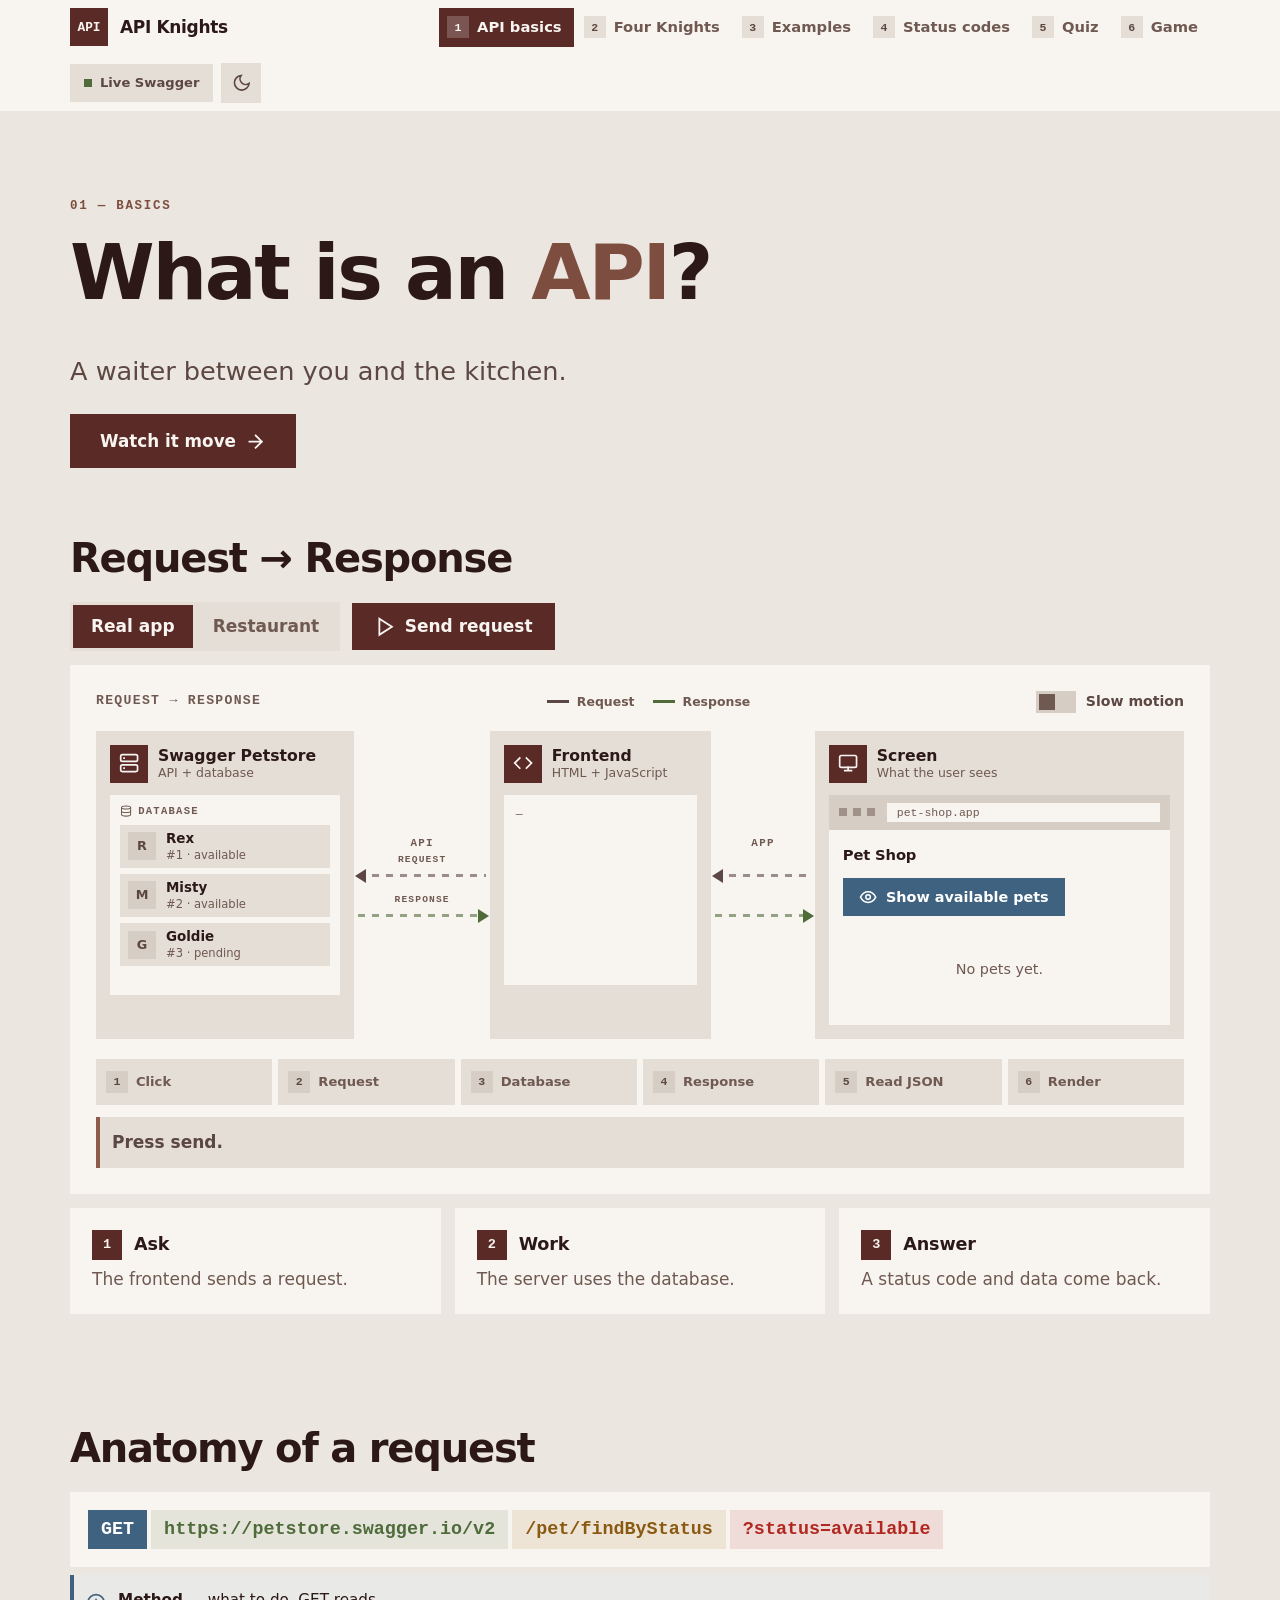
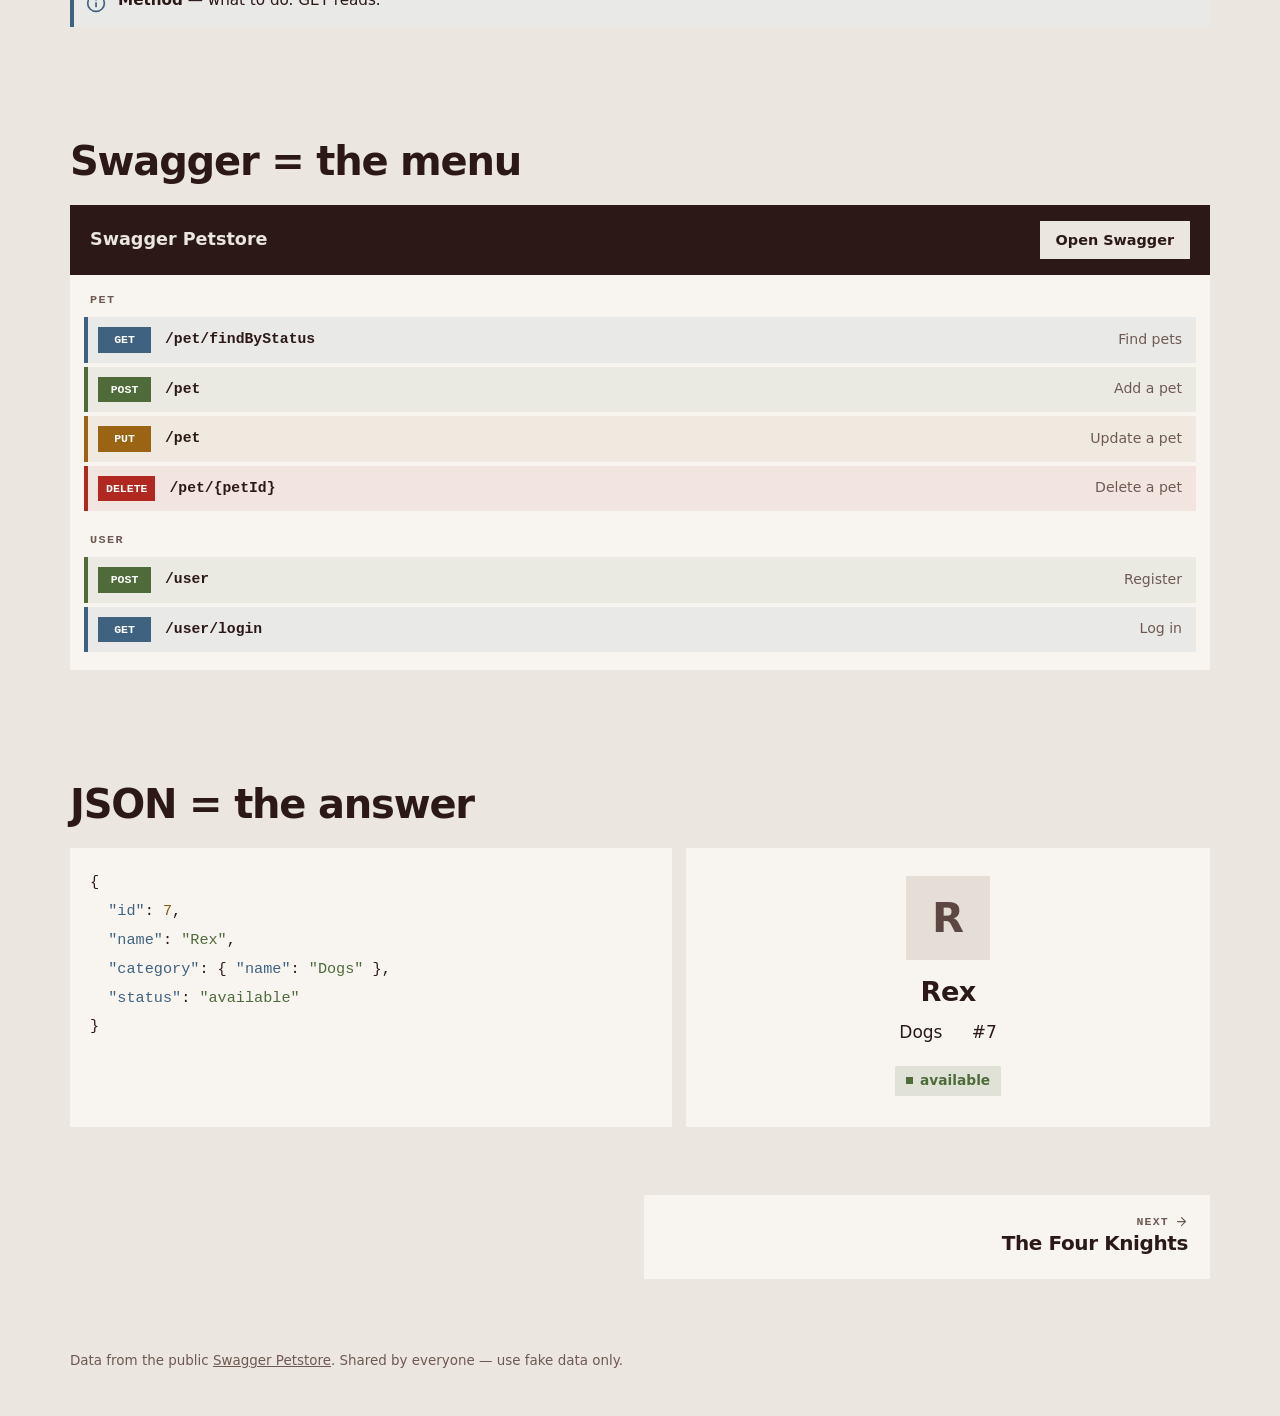
==== index.html @ a02f02ee "API Knights: animated guide to how APIs work Flat, sharp, minimal lecture site with six lessons (bas" ====
<!doctype html>
<html lang="en">
<head>
  <meta charset="utf-8">
  <meta name="viewport" content="width=device-width, initial-scale=1">
  <title>What is an API? · API Knights</title>
  <meta name="description" content="A visual, animated guide to how APIs work.">
  <link rel="icon" href="data:image/svg+xml,%3Csvg xmlns='http://www.w3.org/2000/svg' viewBox='0 0 32 32'%3E%3Crect width='32' height='32' fill='%235a2a27'/%3E%3Ctext x='16' y='21' font-family='monospace' font-weight='700' font-size='11' text-anchor='middle' fill='%23f8f5f1'%3EAPI%3C/text%3E%3C/svg%3E">
  <link rel="stylesheet" href="css/styles.css">
  <script>try{var t=JSON.parse(localStorage.getItem('apik.theme'));if(t)document.documentElement.dataset.theme=t}catch(e){}</script>
  <script defer src="js/common.js"></script>
  <script defer src="js/api.js"></script>
  <script defer src="js/ui.js"></script>
  <script defer src="js/scheme.js"></script>
  <script defer src="js/home.js"></script>
</head>
<body data-page="home">
<main id="main" class="wrap">

  <section class="hero">
    <span class="eyebrow">01 — Basics</span>
    <h1>What is an <span class="dim">API</span>?</h1>
    <p class="lead">A waiter between you and the kitchen.</p>
    <div class="hero-cta">
      <a class="btn btn--primary btn--lg" href="#try">Watch it move <svg class="ico" aria-hidden="true"><use href="#i-arrow-right"></use></svg></a>
    </div>
  </section>

  <section class="block" id="try" aria-labelledby="try-h">
    <div class="block-head"><h2 id="try-h">Request → Response</h2></div>
    <div style="display:flex;gap:12px;align-items:center;flex-wrap:wrap;margin-bottom:14px">
      <div class="seg" role="group" aria-label="View">
        <button type="button" data-view="real" aria-pressed="true">Real app</button>
        <button type="button" data-view="food" aria-pressed="false">Restaurant</button>
      </div>
      <button type="button" class="btn btn--primary" id="play"><svg class="ico" aria-hidden="true"><use href="#i-play"></use></svg> <span>Send request</span></button>
    </div>
    <div id="scheme"></div>
    <div class="grid cols-3" style="margin-top:14px">
      <div class="card reveal"><h3><span class="badge-n">1</span> Ask</h3><p class="muted">The frontend sends a request.</p></div>
      <div class="card reveal"><h3><span class="badge-n">2</span> Work</h3><p class="muted">The server uses the database.</p></div>
      <div class="card reveal"><h3><span class="badge-n">3</span> Answer</h3><p class="muted">A status code and data come back.</p></div>
    </div>
  </section>

  <section class="block reveal" aria-labelledby="anat-h">
    <div class="block-head"><h2 id="anat-h">Anatomy of a request</h2></div>
    <div class="anatomy" id="anatomy" role="group" aria-label="Parts of a request">
      <button type="button" class="m-get" data-k="method" aria-pressed="true">GET</button>
      <button type="button" class="m-post" data-k="base" aria-pressed="false">https://petstore.swagger.io/v2</button>
      <button type="button" class="m-put" data-k="path" aria-pressed="false">/pet/findByStatus</button>
      <button type="button" class="m-delete" data-k="query" aria-pressed="false">?status=available</button>
    </div>
    <div class="note anatomy-note m-get" id="anatomyNote" aria-live="polite"><svg class="ico" aria-hidden="true"><use href="#i-info"></use></svg><p></p></div>
  </section>

  <section class="block reveal" aria-labelledby="sw-h">
    <div class="block-head"><h2 id="sw-h">Swagger = the menu</h2></div>
    <div class="swagger">
      <div class="swagger-head"><b>Swagger Petstore</b>
        <a class="btn btn--sm" href="https://petstore.swagger.io/" target="_blank" rel="noopener">Open Swagger</a></div>
      <div class="sw-group">pet</div>
      <a class="sw-op m-get" href="knights.html#GET"><span class="mbadge">GET</span><code>/pet/findByStatus</code><span class="d">Find pets</span></a>
      <a class="sw-op m-post" href="knights.html#POST"><span class="mbadge">POST</span><code>/pet</code><span class="d">Add a pet</span></a>
      <a class="sw-op m-put" href="knights.html#PUT"><span class="mbadge">PUT</span><code>/pet</code><span class="d">Update a pet</span></a>
      <a class="sw-op m-delete" href="knights.html#DELETE"><span class="mbadge">DELETE</span><code>/pet/{petId}</code><span class="d">Delete a pet</span></a>
      <div class="sw-group">user</div>
      <a class="sw-op m-post" href="examples.html#register"><span class="mbadge">POST</span><code>/user</code><span class="d">Register</span></a>
      <a class="sw-op m-get" href="examples.html#login"><span class="mbadge">GET</span><code>/user/login</code><span class="d">Log in</span></a>
    </div>
  </section>

  <section class="block reveal" aria-labelledby="json-h">
    <div class="block-head"><h2 id="json-h">JSON = the answer</h2></div>
    <div class="json-map" id="jsonmap">
      <pre aria-label="Example JSON"><span class="ln" tabindex="0" data-k="open">{</span><span class="ln" tabindex="0" data-k="id">  <span class="j-key">"id"</span>: <span class="j-num">7</span>,</span><span class="ln" tabindex="0" data-k="name">  <span class="j-key">"name"</span>: <span class="j-str">"Rex"</span>,</span><span class="ln" tabindex="0" data-k="category">  <span class="j-key">"category"</span>: { <span class="j-key">"name"</span>: <span class="j-str">"Dogs"</span> },</span><span class="ln" tabindex="0" data-k="status">  <span class="j-key">"status"</span>: <span class="j-str">"available"</span></span><span class="ln" tabindex="0" data-k="close">}</span></pre>
      <div class="view" aria-label="How the frontend shows it">
        <span class="tile" aria-hidden="true">R</span>
        <h3><span class="part" data-k="name">Rex</span></h3>
        <div><span class="part" data-k="category">Dogs</span> <span class="part" data-k="id">#7</span></div>
        <div style="margin-top:8px"><span class="part" data-k="status"><span class="spill m-post">available</span></span></div>
      </div>
    </div>
  </section>
</main>
</body>
</html>
---- css/styles.css ----
/* ==========================================================================
   API Knights — flat, sharp, minimal. Made for presenting.
   No borders, no rounded corners. Colour only where it carries meaning
   (the four methods and the status-code families). Palette: silver, taupe,
   mauve bark, terracotta clay, espresso.
   ========================================================================== */

/* ---------- Tokens ---------- */
/* Brand palette: silver, taupe, mauve bark, terracotta clay, espresso.
   Everything below is built from these five. Only the method and status
   colours step outside, because "delete" must not look like "get". */
:root {
  color-scheme: light;
  --silver: #c4bbaf;
  --taupe: #a5978b;
  --mauve-bark: #5c4742;
  --terracotta-clay: #8d5b4c;
  --espresso: #5a2a27;

  --bg: #ebe6df;
  --surface: #f8f5f1;
  --surface-2: #e4ded6;
  --surface-3: #d6cec4;
  --ink: #2c1917;
  --ink-2: var(--mauve-bark);
  --ink-3: #6f5951;
  --line: var(--silver);
  --brand: var(--espresso);
  --on-brand: #f8f5f1;
  --accent: var(--terracotta-clay);
  --accent-ink: #7d4d3f;

  --get: #3f6280;    --get-ink: #3f6280;
  --post: #4f6b3a;   --post-ink: #4f6b3a;
  --put: #9a6414;    --put-ink: #8a5a12;
  --delete: #b0281f; --delete-ink: #b0281f;

  --s0: #6b5a55; --s0-ink: #6b5a55;
  --s1: #5f6b7a; --s1-ink: #55616f;
  --s2: #4f6b3a; --s2-ink: #4f6b3a;
  --s3: #2f6f6a; --s3-ink: #2f6f6a;
  --s4: #b4521f; --s4-ink: #b4521f;
  --s5: #a8231f; --s5-ink: #a8231f;

  --shadow: 0 12px 32px rgba(44, 25, 23, .14);
  --font: "Segoe UI Variable Text", "Segoe UI", system-ui, -apple-system, Roboto, "Helvetica Neue", Arial, sans-serif;
  --mono: ui-monospace, "Cascadia Code", "SF Mono", Consolas, "Liberation Mono", monospace;
}
:root[data-theme="dark"] {
  color-scheme: dark;
  --bg: #1b1211; --surface: #251a18; --surface-2: #30231f; --surface-3: #3f2e29;
  --ink: #f1ebe4; --ink-2: var(--silver); --ink-3: var(--taupe); --line: var(--mauve-bark);
  --brand: var(--silver); --on-brand: #231512;
  --accent: #b3735f; --accent-ink: #d9a08f;
  --get-ink: #8fb1cf; --post-ink: #9bc27a; --put-ink: #e0a94f; --delete-ink: #f08a7c;
  --s0-ink: #c4bbaf; --s1-ink: #9fb0c4; --s2-ink: #9bc27a; --s3-ink: #6fc0b8; --s4-ink: #f0a06a; --s5-ink: #f08a7c;
  --shadow: 0 12px 32px rgba(0, 0, 0, .5);
}
@media (prefers-color-scheme: dark) {
  :root:not([data-theme="light"]) {
    color-scheme: dark;
    --bg: #1b1211; --surface: #251a18; --surface-2: #30231f; --surface-3: #3f2e29;
    --ink: #f1ebe4; --ink-2: var(--silver); --ink-3: var(--taupe); --line: var(--mauve-bark);
    --brand: var(--silver); --on-brand: #231512;
    --accent: #b3735f; --accent-ink: #d9a08f;
    --get-ink: #8fb1cf; --post-ink: #9bc27a; --put-ink: #e0a94f; --delete-ink: #f08a7c;
    --s0-ink: #c4bbaf; --s1-ink: #9fb0c4; --s2-ink: #9bc27a; --s3-ink: #6fc0b8; --s4-ink: #f0a06a; --s5-ink: #f08a7c;
    --shadow: 0 12px 32px rgba(0, 0, 0, .5);
  }
}

/* Colour hooks: .m-get etc. set --c (fill) and --c-ink (text on a surface) */
.m-get { --c: var(--get); --c-ink: var(--get-ink); }
.m-post { --c: var(--post); --c-ink: var(--post-ink); }
.m-put { --c: var(--put); --c-ink: var(--put-ink); }
.m-delete { --c: var(--delete); --c-ink: var(--delete-ink); }
.s0 { --c: var(--s0); --c-ink: var(--s0-ink); }
.s1 { --c: var(--s1); --c-ink: var(--s1-ink); }
.s2 { --c: var(--s2); --c-ink: var(--s2-ink); }
.s3 { --c: var(--s3); --c-ink: var(--s3-ink); }
.s4 { --c: var(--s4); --c-ink: var(--s4-ink); }
.s5 { --c: var(--s5); --c-ink: var(--s5-ink); }

/* ---------- Base ---------- */
*, *::before, *::after { box-sizing: border-box; border-radius: 0; }
html { scroll-behavior: smooth; -webkit-text-size-adjust: 100%; }
body { margin: 0; font-family: var(--font); font-size: 17px; line-height: 1.55; color: var(--ink); background: var(--bg); min-height: 100vh; overflow-x: hidden; }
h1, h2, h3, h4 { line-height: 1.1; margin: 0 0 .5em; letter-spacing: -.03em; }
h1 { font-size: clamp(2.6rem, 6.4vw, 4.8rem); font-weight: 800; }
h2 { font-size: clamp(1.7rem, 3.4vw, 2.5rem); font-weight: 800; }
h3 { font-size: 1.1rem; font-weight: 700; letter-spacing: -.01em; }
p { margin: 0 0 1em; }
a { color: inherit; }
button, input, select, textarea { font: inherit; color: inherit; }
button { cursor: pointer; border: 0; background: none; padding: 0; }
code, kbd, pre { font-family: var(--mono); }
code { font-size: .88em; background: var(--surface-3); padding: .1em .4em; }
img, svg { max-width: 100%; }
[hidden] { display: none !important; }
:focus-visible { outline: 3px solid var(--ink); outline-offset: 2px; }
.sr-only { position: absolute; width: 1px; height: 1px; overflow: hidden; clip: rect(0 0 0 0); white-space: nowrap; }
.wrap { width: 100%; max-width: 1180px; margin: 0 auto; padding: 0 20px; }
.muted { color: var(--ink-3); }
.mono { font-family: var(--mono); }
.dim { color: var(--accent-ink); }
.center { text-align: center; }
.ico { width: 1.15em; height: 1.15em; flex: none; stroke: currentColor; fill: none; stroke-width: 2; stroke-linecap: square; stroke-linejoin: miter; vertical-align: -.2em; }
.ico.fill { fill: currentColor; }
.skip { position: absolute; left: 12px; top: -60px; z-index: 100; background: var(--brand); color: var(--on-brand); padding: 10px 16px; text-decoration: none; }
.skip:focus { top: 10px; }

/* ---------- Header ---------- */
.site-header { position: sticky; top: 0; z-index: 50; background: var(--surface); }
.site-header .bar { display: flex; align-items: center; gap: 16px; min-height: 64px; flex-wrap: wrap; padding-top: 8px; padding-bottom: 8px; }
.brand { display: flex; align-items: center; gap: 12px; text-decoration: none; margin-right: auto; font-weight: 800; letter-spacing: -.02em; }
.brand-mark { width: 38px; height: 38px; display: grid; place-items: center; background: var(--brand); color: var(--on-brand); font: 800 .8rem var(--mono); letter-spacing: 0; }
.nav ol { display: flex; gap: 2px; list-style: none; margin: 0; padding: 0; }
.nav a { display: flex; align-items: center; gap: 8px; padding: 8px 12px 8px 8px; text-decoration: none; color: var(--ink-3); font-size: .92rem; font-weight: 650; white-space: nowrap; transition: background .2s, color .2s; }
.nav a:hover { background: var(--surface-2); color: var(--ink); }
.nav a[aria-current="page"] { background: var(--brand); color: var(--on-brand); }
.nav .n { width: 22px; height: 22px; display: grid; place-items: center; font: 700 .72rem var(--mono); background: var(--surface-2); color: var(--ink-2); }
.nav a[aria-current="page"] .n { background: rgba(255, 255, 255, .2); color: inherit; }
:root[data-theme="dark"] .nav a[aria-current="page"] .n { background: rgba(0, 0, 0, .15); }
@media (prefers-color-scheme: dark) { :root:not([data-theme="light"]) .nav a[aria-current="page"] .n { background: rgba(0, 0, 0, .15); } }
.nav a.done .n { background: var(--post); color: #fff; }
.tools { display: flex; align-items: center; gap: 8px; }
.mode-pill { display: inline-flex; align-items: center; gap: 8px; padding: 9px 14px; background: var(--surface-2); font-size: .82rem; font-weight: 650; color: var(--ink-2); transition: background .2s; }
.mode-pill:hover { background: var(--surface-3); }
.mode-pill i { width: 8px; height: 8px; background: var(--post); }
.mode-pill[data-state="practice"] i { background: var(--put); }
.mode-pill[data-state="fallback"] i { background: var(--delete); }
.icon-btn { width: 40px; height: 40px; display: grid; place-items: center; background: var(--surface-2); color: var(--ink-2); transition: background .2s; }
.icon-btn:hover { background: var(--surface-3); color: var(--ink); }
@media (max-width: 1120px) {
  .nav { order: 3; width: 100%; overflow-x: auto; margin: 0 -20px; padding: 0 20px 6px; scrollbar-width: thin; }
  .nav ol { width: max-content; }
}

/* ---------- Layout ---------- */
main { padding-bottom: 24px; }
.hero { padding: clamp(40px, 7vw, 88px) 0 12px; }
.hero--sm { padding-top: clamp(30px, 5vw, 56px); }
.eyebrow { display: block; font: 700 .78rem var(--mono); letter-spacing: .14em; text-transform: uppercase; color: var(--accent-ink); margin-bottom: 18px; }
.lead { font-size: clamp(1.15rem, 2.2vw, 1.6rem); color: var(--ink-2); max-width: 40rem; line-height: 1.35; }
.hero-cta { display: flex; gap: 10px; flex-wrap: wrap; margin-top: 26px; }
.block { padding: clamp(30px, 5vw, 56px) 0; }
.block-head { margin-bottom: 22px; }
.block-head p { color: var(--ink-2); margin: 0; max-width: 40rem; }
.grid { display: grid; gap: 14px; }
.cols-3 { grid-template-columns: repeat(3, 1fr); }
@media (max-width: 860px) { .cols-3 { grid-template-columns: 1fr; } }

.card { background: var(--surface); padding: 22px; }
.card h3 { display: flex; align-items: center; gap: 12px; margin-bottom: 6px; }
.card p:last-child { margin-bottom: 0; }
.badge-n { width: 30px; height: 30px; display: grid; place-items: center; background: var(--brand); color: var(--on-brand); font: 700 .85rem var(--mono); }
.note { display: flex; gap: 12px; align-items: flex-start; padding: 14px 16px; background: color-mix(in srgb, var(--c, var(--ink)) 8%, var(--surface)); box-shadow: inset 4px 0 0 var(--c, var(--ink)); font-size: .95rem; }
.note > .ico { margin-top: .22em; color: var(--c-ink, var(--ink)); font-size: 1.15em; }
.note p { margin: 0; }
.note.warn { --c: var(--put); --c-ink: var(--put-ink); }
.note.danger { --c: var(--delete); --c-ink: var(--delete-ink); }
.note.good { --c: var(--post); --c-ink: var(--post-ink); }

/* ---------- Buttons ---------- */
.btn { display: inline-flex; align-items: center; justify-content: center; gap: 9px; min-height: 46px; padding: 10px 22px; background: var(--surface-2); color: var(--ink); font-weight: 650; text-decoration: none; transition: background .2s, transform .15s; }
.btn:hover:not(:disabled) { background: var(--surface-3); transform: translateY(-1px); }
.btn:active:not(:disabled) { transform: none; }
.btn:disabled { opacity: .5; cursor: not-allowed; }
.btn--primary { background: var(--brand); color: var(--on-brand); }
.btn--primary:hover:not(:disabled) { background: var(--accent); color: var(--on-brand); }
.btn--method { background: var(--c); color: #fff; }
.btn--method:hover:not(:disabled) { background: color-mix(in srgb, var(--c) 82%, #000); }
.btn--danger { --c: var(--delete); background: var(--c); color: #fff; }
.btn--danger:hover:not(:disabled) { background: color-mix(in srgb, var(--c) 82%, #000); }
.btn--sm { min-height: 38px; padding: 6px 16px; font-size: .9rem; }
.btn--lg { min-height: 54px; padding-inline: 30px; font-size: 1.05rem; }
.btn--block { width: 100%; }
.btn .ico { font-size: 1.1em; }

.seg { display: inline-flex; gap: 2px; background: var(--surface-2); padding: 3px; flex-wrap: wrap; }
.seg button { padding: 8px 18px; font-weight: 650; color: var(--ink-3); min-height: 40px; transition: background .2s, color .2s; }
.seg button[aria-pressed="true"] { background: var(--brand); color: var(--on-brand); }
.switch { display: inline-flex; align-items: center; gap: 10px; font-size: .88rem; font-weight: 600; color: var(--ink-2); cursor: pointer; user-select: none; }
.switch input { appearance: none; width: 40px; height: 22px; background: var(--surface-3); position: relative; cursor: pointer; margin: 0; flex: none; transition: background .2s; }
.switch input::after { content: ""; position: absolute; top: 3px; left: 3px; width: 16px; height: 16px; background: var(--ink-3); transition: transform .2s, background .2s; }
.switch input:checked { background: var(--brand); }
.switch input:checked::after { transform: translateX(18px); background: var(--on-brand); }

/* ---------- Badges ---------- */
.mbadge { display: inline-block; font: 800 .72rem/1 var(--mono); color: #fff; background: var(--c); padding: 6px 9px; min-width: 3.6em; text-align: center; }
.spill { display: inline-flex; align-items: center; gap: 7px; font-weight: 750; font-size: .86rem; padding: 4px 11px; color: var(--c-ink); background: color-mix(in srgb, var(--c) 14%, var(--surface)); white-space: nowrap; }
.spill::before { content: ""; width: 7px; height: 7px; background: var(--c); }
.src { font-size: .74rem; font-weight: 700; padding: 4px 10px; background: var(--surface-3); color: var(--ink-2); }
.src.live { color: var(--post-ink); }
.src.practice { color: var(--put-ink); }
.tile { display: grid; place-items: center; background: var(--surface-3); color: var(--ink-2); font-weight: 800; flex: none; }

/* ---------- The scheme ---------- */
.scheme { --lane: 34px; background: var(--surface); padding: 26px; position: relative; }
.scheme-bar { display: flex; align-items: center; justify-content: space-between; gap: 14px; flex-wrap: wrap; margin-bottom: 18px; }
.scheme-bar h3 { margin: 0; font-size: .82rem; font-family: var(--mono); letter-spacing: .1em; text-transform: uppercase; color: var(--ink-3); }
.legend { display: flex; gap: 18px; font-size: .78rem; color: var(--ink-3); font-weight: 600; }
.legend span { display: inline-flex; align-items: center; gap: 8px; }
.legend i { width: 22px; height: 3px; background: var(--ink-2); }
.legend .res i { background: var(--post); }
.scheme-grid { display: grid; grid-template-columns: minmax(200px, 1.05fr) minmax(96px, .55fr) minmax(180px, .9fr) minmax(80px, .42fr) minmax(250px, 1.5fr); align-items: stretch; }

.node { background: var(--surface-2); padding: 14px; display: flex; flex-direction: column; gap: 12px; min-height: 270px; min-width: 0; transition: opacity .4s, transform .4s, box-shadow .4s, background .4s; }
.scheme[data-busy="true"] .node:not(.is-active) { opacity: .5; }
.node.is-active { background: var(--surface); box-shadow: var(--shadow); transform: translateY(-4px); }
.node-head { display: flex; align-items: center; gap: 10px; }
.node-ico { width: 38px; height: 38px; display: grid; place-items: center; background: var(--brand); color: var(--on-brand); flex: none; font-size: 1.1rem; }
.node-head b { display: block; line-height: 1.15; font-size: .98rem; }
.node-head small { display: block; color: var(--ink-3); font-size: .78rem; line-height: 1.25; }
.node-note { margin: 0; font-size: .8rem; color: var(--ink-3); min-height: 1.4em; font-family: var(--mono); }
.node-note.busy::after { content: ""; display: inline-block; width: 1.5em; text-align: left; animation: dots 1.2s steps(4, end) infinite; }
@keyframes dots { 0% { content: ""; } 25% { content: "."; } 50% { content: ".."; } 75%, 100% { content: "..."; } }

.db { flex: 1; background: var(--surface); padding: 10px; display: flex; flex-direction: column; gap: 6px; }
.db-title { font: 700 .66rem var(--mono); letter-spacing: .12em; text-transform: uppercase; color: var(--ink-3); display: flex; align-items: center; gap: 6px; padding-bottom: 2px; }
.db-rows { display: flex; flex-direction: column; gap: 6px; }
.db-row { display: flex; align-items: center; gap: 10px; padding: 6px 8px; background: var(--surface-2); font-size: .84rem; line-height: 1.25; transition: background .3s, box-shadow .3s; overflow: hidden; }
.db-row .tile { width: 28px; height: 28px; font-size: .8rem; }
.db-row b { display: block; font-weight: 650; overflow: hidden; text-overflow: ellipsis; white-space: nowrap; }
.db-row small { color: var(--ink-3); display: block; font-size: .72rem; }
.db-row > span:last-child { min-width: 0; }
.db-row.is-read { background: color-mix(in srgb, var(--get) 12%, var(--surface)); box-shadow: inset 4px 0 0 var(--get); }
.db-row.is-new { background: color-mix(in srgb, var(--post) 12%, var(--surface)); box-shadow: inset 4px 0 0 var(--post); animation: row-in .5s cubic-bezier(.2, .8, .2, 1); }
.db-row.is-update { background: color-mix(in srgb, var(--put) 13%, var(--surface)); box-shadow: inset 4px 0 0 var(--put); animation: flash .7s ease; }
.db-row.is-gone { background: color-mix(in srgb, var(--delete) 12%, var(--surface)); box-shadow: inset 4px 0 0 var(--delete); animation: row-out .6s .15s ease forwards; }
@keyframes row-in { from { opacity: 0; transform: translateY(-12px); max-height: 0; } to { opacity: 1; transform: none; max-height: 60px; } }
@keyframes row-out { to { opacity: 0; transform: translateX(28px); max-height: 0; padding-top: 0; padding-bottom: 0; margin-top: -6px; } }
@keyframes flash { 30% { transform: scale(1.03); } }

.mini-json { margin: 0; flex: 1; min-height: 120px; max-height: 190px; overflow: hidden; font-size: .72rem; line-height: 1.5; background: var(--surface); padding: 10px 12px; color: var(--ink-2); white-space: pre-wrap; word-break: break-word; }
.mini-json:empty::before { content: "—"; color: var(--ink-3); }
.mini-json.fresh { animation: pop .5s ease; }
@keyframes pop { from { background: color-mix(in srgb, var(--post) 20%, var(--surface)); } }

.link { display: flex; flex-direction: column; justify-content: center; gap: 6px; padding: 0 4px; position: relative; min-width: 0; }
.link-tag { align-self: center; font: 800 .68rem var(--mono); letter-spacing: .12em; text-transform: uppercase; color: var(--ink-3); margin-bottom: 4px; white-space: nowrap; }
.lane { position: relative; height: var(--lane); flex: none; --lc: var(--ink-2); }
.lane[data-dir="toScreen"] { --lc: var(--post); }
.lane::before { content: ""; position: absolute; left: 0; right: 0; top: 50%; height: 3px; margin-top: -1.5px; opacity: .6; background: repeating-linear-gradient(90deg, var(--lc) 0 7px, transparent 7px 14px); background-size: 14px 3px; animation: flow-r 1.3s linear infinite; }
.lane[data-dir="toServer"]::before { animation-name: flow-l; }
.lane::after { content: ""; position: absolute; top: 50%; width: 0; height: 0; transform: translateY(-50%); }
.lane[data-dir="toScreen"]::after { right: -3px; border-left: 11px solid var(--lc); border-top: 7px solid transparent; border-bottom: 7px solid transparent; }
.lane[data-dir="toServer"]::after { left: -3px; border-right: 11px solid var(--lc); border-top: 7px solid transparent; border-bottom: 7px solid transparent; }
.lane-name { position: absolute; top: -5px; left: 50%; transform: translateX(-50%); font: 700 .6rem var(--mono); letter-spacing: .12em; text-transform: uppercase; color: var(--ink-3); background: var(--surface); padding: 0 5px; z-index: 1; }
@keyframes flow-r { to { background-position: 14px 0; } }
@keyframes flow-l { to { background-position: -14px 0; } }
.scheme[data-busy="true"] .lane::before { opacity: 1; }

.packet { position: absolute; z-index: 6; white-space: nowrap; font: 700 .76rem/1 var(--mono); padding: 9px 12px; color: #fff; background: var(--ink); box-shadow: 0 8px 22px rgba(0, 0, 0, .25); display: flex; align-items: center; gap: 7px; pointer-events: none; will-change: transform, opacity; max-width: 220px; }
.packet[data-tone="get"] { background: var(--get); }
.packet[data-tone="post"] { background: var(--post); }
.packet[data-tone="put"] { background: var(--put); }
.packet[data-tone="delete"] { background: var(--delete); }
.packet[data-tone="neutral"] { background: var(--ink); color: var(--bg); }
.packet[data-tone="s0"] { background: var(--s0); }
.packet[data-tone="s1"] { background: var(--s1); }
.packet[data-tone="s2"] { background: var(--s2); }
.packet[data-tone="s3"] { background: var(--s3); }
.packet[data-tone="s4"] { background: var(--s4); }
.packet[data-tone="s5"] { background: var(--s5); }

.browser { flex: 1; background: var(--surface); display: flex; flex-direction: column; min-height: 0; }
.browser-bar { display: flex; align-items: center; gap: 6px; padding: 8px 10px; background: var(--surface-3); }
.browser-bar .d { width: 8px; height: 8px; background: var(--ink-3); opacity: .5; flex: none; }
.browser-url { flex: 1; min-width: 0; margin-left: 6px; font: .72rem var(--mono); background: var(--surface); padding: 3px 10px; color: var(--ink-3); overflow: hidden; text-overflow: ellipsis; white-space: nowrap; }
.screen { padding: 14px; flex: 1; overflow: auto; min-height: 170px; max-height: 360px; font-size: .92rem; }

.steps { display: grid; grid-template-columns: repeat(6, 1fr); gap: 6px; margin: 20px 0 0; padding: 0; list-style: none; counter-reset: st; }
.steps li { position: relative; padding: 11px 10px 11px 40px; background: var(--surface-2); color: var(--ink-3); font-size: .82rem; font-weight: 650; line-height: 1.25; counter-increment: st; transition: background .3s, color .3s; min-height: 46px; display: flex; align-items: center; }
.steps li::before { content: counter(st); position: absolute; left: 10px; top: 50%; transform: translateY(-50%); width: 22px; height: 22px; display: grid; place-items: center; font: 700 .72rem var(--mono); background: var(--surface-3); color: var(--ink-2); transition: background .3s, color .3s; }
.steps li.is-active { background: var(--brand); color: var(--on-brand); }
.steps li.is-active::before { background: var(--on-brand); color: var(--brand); }
.steps li.is-done { color: var(--ink-2); }
.steps li.is-done::before { content: "✓"; background: var(--post); color: #fff; }
.caption { margin: 12px 0 0; padding: 12px 16px; background: var(--surface-2); box-shadow: inset 4px 0 0 var(--accent); color: var(--ink-2); font-weight: 600; min-height: 3em; }

@media (max-width: 1100px) and (min-width: 900px) { .steps { grid-template-columns: repeat(3, 1fr); } }
@media (max-width: 899px) {
  .scheme { padding: 16px; }
  .steps { grid-template-columns: repeat(2, 1fr); }
  .scheme-grid { grid-template-columns: 1fr; }
  .node { min-height: 0; }
  .link { flex-direction: row; justify-content: center; align-items: stretch; gap: min(30vw, 150px); padding: 6px 0; }
  .link-tag { position: absolute; left: 50%; top: 50%; transform: translate(-50%, -50%); margin: 0; z-index: 2; background: var(--surface); padding: 2px 8px; }
  .lane { width: var(--lane); height: 74px; }
  .lane::before { left: 50%; right: auto; top: 0; bottom: 0; width: 3px; height: auto; margin: 0 0 0 -1.5px; background: repeating-linear-gradient(180deg, var(--lc) 0 7px, transparent 7px 14px); background-size: 3px 14px; animation-name: flow-d; }
  .lane[data-dir="toServer"]::before { animation-name: flow-u; }
  .lane::after { left: 50% !important; right: auto !important; top: auto; transform: translateX(-50%); border: 0; }
  .lane[data-dir="toScreen"]::after { bottom: -3px; border-top: 11px solid var(--lc); border-left: 7px solid transparent; border-right: 7px solid transparent; border-bottom: 0; }
  .lane[data-dir="toServer"]::after { top: -3px; bottom: auto; border-bottom: 11px solid var(--lc); border-left: 7px solid transparent; border-right: 7px solid transparent; border-top: 0; }
  .lane-name { display: none; }
  .mini-json { min-height: 70px; max-height: 120px; }
  .screen { max-height: none; }
  @keyframes flow-d { to { background-position: 0 14px; } }
  @keyframes flow-u { to { background-position: 0 -14px; } }
}

/* ---------- Inspector + code ---------- */
.insp { display: grid; grid-template-columns: 1fr 1fr; gap: 14px; }
@media (max-width: 860px) { .insp { grid-template-columns: 1fr; } }
.insp-col { background: var(--surface); padding: 18px; min-width: 0; }
.insp-h { font: 700 .78rem var(--mono); letter-spacing: .1em; text-transform: uppercase; color: var(--ink-3); margin: 0 0 12px; }
.insp-meta { display: flex; align-items: center; gap: 10px; flex-wrap: wrap; margin-bottom: 10px; min-height: 30px; }
.code { margin: 0; padding: 14px 16px; background: var(--surface-2); font-size: .8rem; line-height: 1.6; overflow: auto; white-space: pre-wrap; word-break: break-word; color: var(--ink); max-height: 330px; }
.code:empty::before { content: "—"; color: var(--ink-3); }
.j-key { color: var(--get-ink); }
.j-str { color: var(--post-ink); }
.j-num { color: var(--put-ink); }
.j-kw { color: var(--delete-ink); font-weight: 700; }
.j-cm { color: var(--ink-3); font-style: italic; }
.j-fn { color: var(--get-ink); font-weight: 700; }
.tok-method { font-weight: 800; color: var(--c-ink); }
.tok-h { color: var(--ink-3); }
.codebox { position: relative; }
.codebox .copy { position: absolute; top: 8px; right: 8px; background: var(--surface); }
.codebox .code { padding-right: 96px; }
.label { font: 700 .78rem var(--mono); letter-spacing: .1em; text-transform: uppercase; color: var(--ink-3); margin: 18px 0 8px; display: block; }

/* ---------- The little app on the screen ---------- */
.app-head { display: flex; align-items: center; justify-content: space-between; gap: 8px; font-weight: 800; margin-bottom: 12px; letter-spacing: -.01em; }
.app-head small { color: var(--ink-3); font-weight: 600; }
.banner { display: flex; gap: 10px; align-items: flex-start; padding: 10px 12px; margin-bottom: 12px; font-size: .86rem; line-height: 1.35; background: color-mix(in srgb, var(--c) 11%, var(--surface)); box-shadow: inset 4px 0 0 var(--c); animation: slide-down .35s ease; }
.banner b { color: var(--c-ink); }
@keyframes slide-down { from { opacity: 0; transform: translateY(-8px); } }
.pets { display: grid; grid-template-columns: repeat(auto-fill, minmax(112px, 1fr)); gap: 8px; }
.pet { position: relative; text-align: center; padding: 14px 8px 10px; background: var(--surface-2); animation: pet-in .45s cubic-bezier(.2, .8, .2, 1) backwards; transition: background .3s, box-shadow .3s; min-width: 0; }
.pet.still { animation: none; }
.pet .tile { width: 44px; height: 44px; margin: 0 auto 8px; font-size: 1.3rem; background: var(--surface); }
.pet b { display: block; font-size: .86rem; overflow: hidden; text-overflow: ellipsis; white-space: nowrap; }
.pet small { display: block; color: var(--ink-3); font-size: .7rem; }
.pet .st { display: inline-block; margin-top: 6px; font-size: .68rem; font-weight: 800; padding: 2px 8px; background: color-mix(in srgb, var(--c) 16%, var(--surface)); color: var(--c-ink); }
.pet s { color: var(--ink-3); font-weight: 500; }
.pet.is-new { background: color-mix(in srgb, var(--post) 12%, var(--surface)); box-shadow: inset 0 4px 0 var(--post); }
.pet.is-update { background: color-mix(in srgb, var(--put) 13%, var(--surface)); box-shadow: inset 0 4px 0 var(--put); animation: flash .8s ease; }
.pet.is-gone { background: color-mix(in srgb, var(--delete) 12%, var(--surface)); box-shadow: inset 0 4px 0 var(--delete); animation: poof .65s ease forwards; }
.pet .tag { position: absolute; top: 0; right: 0; font: 800 .6rem var(--mono); letter-spacing: .06em; background: var(--c); color: #fff; padding: 3px 7px; }
@keyframes pet-in { from { opacity: 0; transform: translateY(12px); } }
@keyframes poof { 60% { transform: scale(.92); opacity: .5; } to { transform: scale(.6); opacity: 0; } }
.empty { text-align: center; color: var(--ink-3); padding: 30px 8px; font-size: .9rem; }
.empty .ico { display: block; margin: 0 auto 8px; font-size: 1.8rem; }

.form { display: grid; gap: 10px; }
.field { display: grid; gap: 4px; }
.field label { font-weight: 650; font-size: .8rem; color: var(--ink-2); }
.field input, .field select { width: 100%; min-height: 42px; padding: 8px 12px; border: 0; background: var(--surface-2); color: var(--ink); }
.field input:focus, .field select:focus { outline: 2px solid var(--ink); outline-offset: 0; }
.field small { color: var(--ink-3); font-size: .74rem; line-height: 1.3; }
.check { display: flex; gap: 8px; align-items: center; font-size: .82rem; color: var(--ink-2); }
.result-card { text-align: center; padding: 18px 10px; background: color-mix(in srgb, var(--c, var(--post)) 11%, var(--surface)); box-shadow: inset 0 4px 0 var(--c, var(--post)); animation: pet-in .45s ease; }
.result-card .ico { display: block; margin: 0 auto 8px; font-size: 2rem; color: var(--c-ink, var(--post-ink)); }
.result-card b { display: block; }
.result-card small { color: var(--ink-3); }
.row-list { display: grid; gap: 6px; }
.row-list .r { display: flex; align-items: center; gap: 10px; padding: 8px 10px; background: var(--surface-2); animation: pet-in .4s ease backwards; }
.row-list .tile { width: 30px; height: 30px; font-size: .85rem; background: var(--surface); }
.row-list b { flex: 1; min-width: 0; overflow: hidden; text-overflow: ellipsis; white-space: nowrap; }
.status-screen { text-align: center; padding: 16px 6px; animation: pet-in .45s ease; }
.status-screen .big { font: 800 3.4rem/1 var(--mono); color: var(--c-ink); letter-spacing: -.05em; }
.status-screen h4 { margin: 8px 0 4px; font-size: 1.05rem; }
.status-screen p { margin: 0; color: var(--ink-2); font-size: .85rem; }
.confirm { display: grid; gap: 8px; padding: 12px; background: color-mix(in srgb, var(--delete) 9%, var(--surface)); box-shadow: inset 4px 0 0 var(--delete); }
.confirm .btns { display: flex; gap: 8px; }

/* ---------- Knights (tabs) ---------- */
.knights { display: grid; grid-template-columns: repeat(4, 1fr); gap: 8px; }
.knights.auto { grid-template-columns: repeat(auto-fit, minmax(190px, 1fr)); }
@media (max-width: 860px) { .knights { grid-template-columns: repeat(2, 1fr); } }
.knight { text-align: left; display: flex; gap: 14px; align-items: center; padding: 18px; background: var(--surface); transition: background .25s, color .25s, transform .2s; }
.knight:hover { transform: translateY(-3px); }
.knight .nm { display: block; font: 800 1.35rem/1.1 var(--mono); color: var(--c-ink); transition: color .25s; }
.knight .rl { display: block; font-size: .84rem; color: var(--ink-3); line-height: 1.25; margin-top: 3px; transition: color .25s; }
.knight[aria-selected="true"] { background: var(--c); color: #fff; }
.knight[aria-selected="true"] .nm, .knight[aria-selected="true"] .rl { color: #fff; }
.knight[aria-selected="true"] .shield { background: #fff; color: var(--c); }
.shield { width: 46px; height: 54px; flex: none; display: grid; place-items: start center; padding-top: 11px; color: #fff; background: var(--c); clip-path: polygon(0 0, 100% 0, 100% 62%, 50% 100%, 0 62%); transition: background .25s, color .25s; }
.shield .ico { font-size: 22px; stroke-width: 2.4; }
.shield--lg { width: 78px; height: 92px; padding-top: 20px; }
.shield--lg .ico { font-size: 34px; }

.kpanel { margin-top: 8px; background: var(--surface); padding: 28px; display: grid; grid-template-columns: auto 1fr; gap: 26px; align-items: start; animation: pet-in .4s ease; }
@media (max-width: 700px) { .kpanel { grid-template-columns: 1fr; } }
.kpanel h2 { margin-bottom: 6px; }
.kpanel .motto { font-size: 1.2rem; color: var(--c-ink); font-weight: 700; margin-bottom: 0; }
.facts { display: grid; grid-template-columns: repeat(auto-fit, minmax(150px, 1fr)); gap: 8px; margin-top: 20px; }
.fact { background: var(--surface-2); padding: 11px 14px; }
.fact small { display: block; font: 700 .66rem var(--mono); letter-spacing: .1em; text-transform: uppercase; color: var(--ink-3); }
.fact span { font-weight: 700; font-size: 1rem; }
.try-row { display: flex; align-items: center; gap: 14px; flex-wrap: wrap; margin: 0 0 14px; }
.try-row .hint { color: var(--ink-3); font-size: .92rem; flex: 1; min-width: 200px; margin: 0; }
.order { display: flex; gap: 4px; align-items: center; flex-wrap: wrap; }
.order b { padding: 4px 9px; background: var(--c); color: #fff; font: 700 .7rem var(--mono); }

/* ---------- Home bits ---------- */
.anatomy { display: flex; flex-wrap: wrap; gap: 4px; font: 600 clamp(.82rem, 2.2vw, 1.15rem) var(--mono); background: var(--surface); padding: 18px; }
.anatomy button { background: color-mix(in srgb, var(--c) 12%, var(--surface)); color: var(--c-ink); padding: 9px 13px; font: inherit; transition: background .2s, color .2s; word-break: break-all; text-align: left; }
.anatomy button:hover { background: color-mix(in srgb, var(--c) 22%, var(--surface)); }
.anatomy button[aria-pressed="true"] { background: var(--c); color: #fff; }
.anatomy-note { margin-top: 8px; }

.json-map { display: grid; grid-template-columns: 1.15fr 1fr; gap: 14px; align-items: stretch; }
@media (max-width: 760px) { .json-map { grid-template-columns: 1fr; } }
.json-map pre { margin: 0; padding: 20px; background: var(--surface); font-size: .95rem; line-height: 1.9; overflow: auto; }
.json-map .ln { display: block; padding: 0 10px; margin: 0 -10px; transition: background .2s, box-shadow .2s; cursor: default; }
.json-map .ln.hl { background: var(--surface-2); box-shadow: inset 4px 0 0 var(--accent); }
.json-map .view { background: var(--surface); padding: 28px; display: grid; text-align: center; gap: 6px; align-content: center; justify-items: center; }
.json-map .view .tile { width: 84px; height: 84px; font-size: 2.6rem; background: var(--surface-2); margin-bottom: 8px; }
.json-map .view h3 { font-size: 1.7rem; margin: 0; letter-spacing: -.02em; }
.json-map .part { padding: 3px 12px; display: inline-block; transition: background .2s; }
.json-map .part.hl { background: var(--surface-3); }

.swagger { background: var(--surface); padding-bottom: 14px; }
.swagger-head { display: flex; align-items: center; justify-content: space-between; gap: 12px; flex-wrap: wrap; padding: 16px 20px; background: var(--ink); color: var(--bg); }
.swagger-head b { font-size: 1.1rem; }
.swagger-head .btn { background: var(--bg); color: var(--ink); }
.sw-group { padding: 18px 20px 6px; font: 700 .74rem var(--mono); letter-spacing: .12em; text-transform: uppercase; color: var(--ink-3); }
.sw-op { display: flex; align-items: center; gap: 14px; padding: 10px 14px; margin: 4px 14px; text-decoration: none; background: color-mix(in srgb, var(--c) 8%, var(--surface)); box-shadow: inset 4px 0 0 var(--c); transition: transform .15s, background .2s; flex-wrap: wrap; }
.sw-op:hover { transform: translateX(4px); background: color-mix(in srgb, var(--c) 15%, var(--surface)); }
.sw-op code { background: transparent; padding: 0; font-weight: 700; font-size: .92rem; }
.sw-op span.d { color: var(--ink-3); font-size: .88rem; margin-left: auto; }
.sw-op .mbadge { min-width: 4.6em; padding: 7px 8px; }

/* ---------- Status codes ---------- */
.fams { display: grid; grid-template-columns: repeat(5, 1fr); gap: 8px; }
@media (max-width: 960px) { .fams { grid-template-columns: repeat(2, 1fr); } }
@media (max-width: 520px) { .fams { grid-template-columns: 1fr; } }
.fam { text-align: left; background: var(--surface); padding: 20px 18px; box-shadow: inset 0 5px 0 var(--c); transition: background .2s, color .2s, transform .2s; }
.fam:hover { transform: translateY(-3px); }
.fam .big { display: block; font: 800 2.3rem/1 var(--mono); color: var(--c-ink); letter-spacing: -.04em; transition: color .2s; }
.fam b { display: block; margin-top: 8px; }
.fam span:not(.big) { display: block; font-size: .85rem; color: var(--ink-3); line-height: 1.3; transition: color .2s; }
.fam[aria-pressed="true"] { background: var(--c); color: #fff; }
.fam[aria-pressed="true"] .big, .fam[aria-pressed="true"] span:not(.big) { color: #fff; }
.codes { display: flex; flex-wrap: wrap; gap: 6px; margin-bottom: 18px; }
.code-chip { display: inline-flex; align-items: center; gap: 8px; padding: 8px 14px; background: var(--surface); font-weight: 700; min-height: 44px; transition: background .2s, color .2s, transform .15s; }
.code-chip b { font-family: var(--mono); color: var(--c-ink); transition: color .2s; }
.code-chip span { font-size: .84rem; color: var(--ink-3); font-weight: 600; transition: color .2s; }
.code-chip:hover { transform: translateY(-2px); }
.code-chip[aria-pressed="true"] { background: var(--c); }
.code-chip[aria-pressed="true"] b, .code-chip[aria-pressed="true"] span { color: #fff; }
.cdetail { display: grid; grid-template-columns: 1.1fr 1fr; gap: 14px; margin-bottom: 14px; }
@media (max-width: 860px) { .cdetail { grid-template-columns: 1fr; } }
.cdetail .card { box-shadow: inset 0 5px 0 var(--c); padding-top: 26px; }
.cdetail .num { font: 800 3.6rem/1 var(--mono); color: var(--c-ink); letter-spacing: -.05em; }
.cdetail h3 { margin: 6px 0 8px; font-size: 1.5rem; letter-spacing: -.02em; }
.kv { display: grid; gap: 8px; margin: 14px 0 0; }
.kv div { background: var(--surface-2); padding: 10px 14px; }
.kv small { display: block; font: 700 .66rem var(--mono); letter-spacing: .1em; text-transform: uppercase; color: var(--ink-3); }
.blame { display: flex; gap: 6px; margin-top: 12px; }
.blame span { flex: 1; text-align: center; padding: 9px 6px; font-size: .82rem; font-weight: 700; color: var(--ink-3); background: var(--surface-2); }
.blame span.on { background: var(--c); color: #fff; }

/* ---------- Quiz + Game ---------- */
.stage { max-width: 860px; margin: 0 auto; }
.panel { background: var(--surface); padding: clamp(20px, 4vw, 38px); }
.progress { height: 6px; background: var(--surface-3); overflow: hidden; }
.progress > i { display: block; height: 100%; width: 0; background: var(--accent); transition: width .5s cubic-bezier(.2, .8, .2, 1); }
.q-meta { display: flex; justify-content: space-between; align-items: center; gap: 12px; font: 700 .82rem var(--mono); letter-spacing: .06em; color: var(--ink-3); margin-bottom: 10px; text-transform: uppercase; }
.q-text { font-size: clamp(1.4rem, 3.4vw, 2rem); font-weight: 800; letter-spacing: -.02em; line-height: 1.2; margin: 22px 0; animation: pet-in .4s ease; }
.opts { display: grid; gap: 8px; }
.opt { display: flex; align-items: center; gap: 14px; text-align: left; width: 100%; padding: 14px 16px; background: var(--surface-2); font-weight: 600; min-height: 58px; transition: background .2s, transform .15s; animation: pet-in .4s ease backwards; }
.opt .k { width: 30px; height: 30px; display: grid; place-items: center; background: var(--surface-3); font: 800 .82rem var(--mono); color: var(--ink-2); flex: none; transition: background .2s, color .2s; }
.opt:hover:not(:disabled) { background: var(--surface-3); transform: translateX(4px); }
.opt:disabled { cursor: default; }
.opt.is-right { background: color-mix(in srgb, var(--post) 14%, var(--surface)); box-shadow: inset 4px 0 0 var(--post); }
.opt.is-right .k { background: var(--post); color: #fff; }
.opt.is-wrong { background: color-mix(in srgb, var(--delete) 12%, var(--surface)); box-shadow: inset 4px 0 0 var(--delete); animation: shake .4s ease; }
.opt.is-wrong .k { background: var(--delete); color: #fff; }
.opt.is-dim { opacity: .5; }
@keyframes shake { 20% { transform: translateX(-7px); } 40% { transform: translateX(7px); } 60% { transform: translateX(-4px); } 80% { transform: translateX(4px); } }
.explain { margin-top: 14px; min-height: 56px; }
.explain .note { animation: pet-in .35s ease; }
.nav-row { display: flex; justify-content: space-between; align-items: center; gap: 12px; margin-top: 16px; flex-wrap: wrap; }
.score-big { font: 800 clamp(4rem, 12vw, 7rem)/1 var(--mono); letter-spacing: -.06em; margin: 6px 0 14px; }
.score-bar { height: 8px; background: var(--surface-3); max-width: 420px; margin: 0 auto 18px; }
.score-bar i { display: block; height: 100%; width: 0; background: var(--accent); transition: width 1.1s cubic-bezier(.2, .8, .2, 1); }
.big-ico { display: block; margin: 0 auto 14px; font-size: 3.4rem; color: var(--ink); }
.stars { display: flex; justify-content: center; gap: 8px; font-size: 2.2rem; margin: 6px 0 12px; }
.stars .off { color: var(--surface-3); }
.stars .on { color: var(--put-ink); fill: currentColor; animation: star-in .5s cubic-bezier(.2, 1.4, .4, 1) backwards; }
@keyframes star-in { from { transform: scale(0); } }
.review { text-align: left; margin-top: 22px; display: grid; gap: 6px; }
.review .r { padding: 10px 14px; background: var(--surface-2); font-size: .92rem; }
.review .r b { display: block; }

.hud { display: flex; align-items: center; justify-content: space-between; gap: 14px; flex-wrap: wrap; margin-bottom: 16px; }
.hearts { display: flex; gap: 6px; font-size: 1.9rem; color: #c8372b; }
.heart { transition: transform .3s, color .3s; display: inline-flex; }
.heart .ico { fill: currentColor; font-size: 1em; }
.heart.lost { color: var(--surface-3); }
.heart.lost .ico { fill: none; }
.heart.breaking { animation: heart-break .7s ease; }
@keyframes heart-break { 0% { transform: scale(1); } 30% { transform: scale(1.5) rotate(-12deg); color: #c8372b; } 55% { transform: scale(.7) rotate(10deg); } 100% { transform: scale(1); } }
.hud .stat { font-weight: 700; display: flex; align-items: center; gap: 8px; color: var(--ink-3); }
.hud .stat b { color: var(--ink); font-size: 1.2rem; }
.arena { position: relative; padding: 18px; background: var(--surface-2); overflow: hidden; }
.arena-scene { display: flex; align-items: center; justify-content: space-between; gap: 14px; margin-bottom: 14px; }
.castle { font-size: 2.8rem; color: var(--ink); display: grid; place-items: center; gap: 2px; text-align: center; transition: color .3s; }
.castle small { font: 700 .62rem var(--mono); letter-spacing: .1em; text-transform: uppercase; color: var(--ink-3); }
.castle.hit { animation: shake .45s ease; color: var(--delete-ink); }
.castle.safe { color: var(--post-ink); animation: pulse .6s ease; }
@keyframes pulse { 50% { transform: scale(1.12); } }
.scroll { flex: 1; background: var(--surface); padding: 16px 20px; animation: scroll-in .55s cubic-bezier(.2, .9, .3, 1); }
.scroll .lbl { font: 700 .66rem var(--mono); letter-spacing: .12em; text-transform: uppercase; color: var(--ink-3); display: flex; align-items: center; gap: 6px; }
.scroll p { margin: 4px 0 0; font-size: clamp(1.15rem, 2.6vw, 1.5rem); font-weight: 800; letter-spacing: -.01em; line-height: 1.25; }
.scroll p:focus { outline: none; }
@keyframes scroll-in { from { opacity: 0; transform: translateX(-50px); } }
.timer { height: 6px; background: var(--surface-3); overflow: hidden; margin-bottom: 14px; }
.timer > i { display: block; height: 100%; width: 100%; background: var(--accent); transform-origin: left; }
.choices { display: grid; grid-template-columns: repeat(4, 1fr); gap: 8px; }
@media (max-width: 700px) { .choices { grid-template-columns: repeat(2, 1fr); } }
.choice { display: flex; flex-direction: column; align-items: center; gap: 8px; padding: 16px 8px; background: var(--surface); font: 800 1.05rem var(--mono); color: var(--c-ink); transition: background .2s, color .2s, transform .15s; min-height: 124px; position: relative; }
.choice small { font-family: var(--font); font-weight: 600; color: var(--ink-3); font-size: .78rem; text-align: center; line-height: 1.2; }
.choice:hover:not(:disabled) { transform: translateY(-4px); background: color-mix(in srgb, var(--c) 10%, var(--surface)); }
.choice:disabled { cursor: default; }
.choice .kbd { position: absolute; top: 8px; left: 10px; font: 700 .7rem var(--mono); color: var(--ink-3); }
.choice.is-right { background: var(--post); color: #fff; animation: pulse .5s ease; }
.choice.is-right small, .choice.is-right .kbd { color: #fff; }
.choice.is-right .shield { background: #fff; color: var(--post); }
.choice.is-wrong { background: var(--delete); color: #fff; animation: shake .4s ease; }
.choice.is-wrong small, .choice.is-wrong .kbd { color: #fff; }
.choice.is-wrong .shield { background: #fff; color: var(--delete); }
.choice.is-dim { opacity: .45; }
.choice.codechoice { min-height: 100px; }
.choice.codechoice .num { font-size: 1.9rem; }
.feedback { margin-top: 14px; min-height: 64px; }
.feedback .note { animation: pet-in .3s ease; }
.start-grid { display: grid; grid-template-columns: repeat(3, 1fr); gap: 8px; margin: 22px 0; text-align: left; }
@media (max-width: 700px) { .start-grid { grid-template-columns: 1fr; } }
.start-grid .card { background: var(--surface-2); padding: 16px; }
.start-grid .card b { display: flex; align-items: center; gap: 10px; }
.combo { color: var(--put-ink); font-weight: 800; }

/* ---------- Lesson nav + footer ---------- */
.lesson-nav { display: grid; grid-template-columns: 1fr 1fr; gap: 8px; padding: 12px 0 8px; }
.lesson-nav a { display: block; padding: 20px 22px; background: var(--surface); text-decoration: none; transition: background .2s, color .2s; }
.lesson-nav a:hover { background: var(--brand); color: var(--on-brand); }
.lesson-nav small { display: flex; align-items: center; gap: 6px; color: var(--ink-3); font: 700 .72rem var(--mono); text-transform: uppercase; letter-spacing: .1em; transition: color .2s; }
.lesson-nav a:hover small { color: inherit; opacity: .7; }
.lesson-nav b { font-size: 1.25rem; letter-spacing: -.02em; }
.lesson-nav .next { text-align: right; }
.lesson-nav .next small { justify-content: flex-end; }
.lesson-nav .only-next { grid-column: 2; }
.site-footer { margin-top: 40px; padding: 24px 0 40px; color: var(--ink-3); font-size: .84rem; }
.site-footer p { margin: 0 0 4px; }
.toasts { position: fixed; left: 50%; bottom: 22px; transform: translateX(-50%); z-index: 200; display: grid; gap: 8px; pointer-events: none; width: max-content; max-width: calc(100vw - 32px); }
.toast { background: var(--ink); color: var(--bg); padding: 11px 20px; font-weight: 650; font-size: .9rem; box-shadow: var(--shadow); animation: toast 3.2s ease forwards; }
@keyframes toast { 0% { opacity: 0; transform: translateY(14px); } 10%, 85% { opacity: 1; transform: none; } 100% { opacity: 0; transform: translateY(8px); } }

.reveal { opacity: 0; transform: translateY(18px); transition: opacity .7s ease, transform .7s cubic-bezier(.2, .8, .2, 1); }
.reveal.in { opacity: 1; transform: none; }

@media (prefers-reduced-motion: reduce) {
  html { scroll-behavior: auto; }
  *, *::before, *::after { animation-duration: .001ms !important; animation-iteration-count: 1 !important; transition-duration: .001ms !important; }
  .reveal { opacity: 1; transform: none; }
}
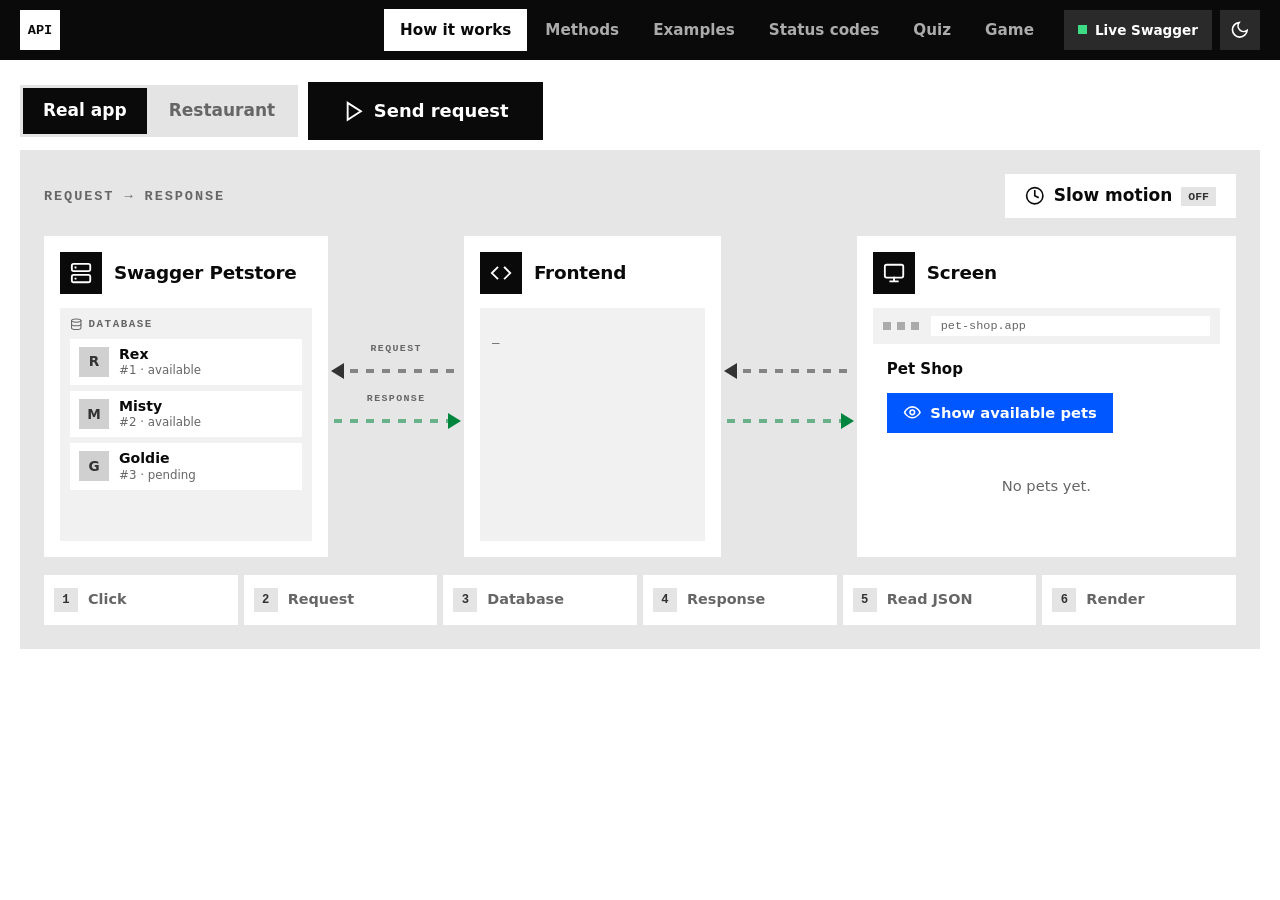
==== commit 3afce8b0: "Stage redesign: high-contrast black/white with vivid method colours, diagram-only pages - Active nod" ====
--- a/index.html
+++ b/index.html
@@ -3,9 +3,9 @@
 <head>
   <meta charset="utf-8">
   <meta name="viewport" content="width=device-width, initial-scale=1">
-  <title>What is an API? · API Knights</title>
-  <meta name="description" content="A visual, animated guide to how APIs work.">
-  <link rel="icon" href="data:image/svg+xml,%3Csvg xmlns='http://www.w3.org/2000/svg' viewBox='0 0 32 32'%3E%3Crect width='32' height='32' fill='%235a2a27'/%3E%3Ctext x='16' y='21' font-family='monospace' font-weight='700' font-size='11' text-anchor='middle' fill='%23f8f5f1'%3EAPI%3C/text%3E%3C/svg%3E">
+  <title>How it works · API Knights</title>
+  <meta name="description" content="How an API works, animated: request, server, database, response, screen.">
+  <link rel="icon" href="data:image/svg+xml,%3Csvg xmlns='http://www.w3.org/2000/svg' viewBox='0 0 32 32'%3E%3Crect width='32' height='32' fill='%230a0a0a'/%3E%3Ctext x='16' y='21' font-family='monospace' font-weight='700' font-size='11' text-anchor='middle' fill='white'%3EAPI%3C/text%3E%3C/svg%3E">
   <link rel="stylesheet" href="css/styles.css">
   <script>try{var t=JSON.parse(localStorage.getItem('apik.theme'));if(t)document.documentElement.dataset.theme=t}catch(e){}</script>
   <script defer src="js/common.js"></script>
@@ -16,72 +16,15 @@
 </head>
 <body data-page="home">
 <main id="main" class="wrap">
-
-  <section class="hero">
-    <span class="eyebrow">01 — Basics</span>
-    <h1>What is an <span class="dim">API</span>?</h1>
-    <p class="lead">A waiter between you and the kitchen.</p>
-    <div class="hero-cta">
-      <a class="btn btn--primary btn--lg" href="#try">Watch it move <svg class="ico" aria-hidden="true"><use href="#i-arrow-right"></use></svg></a>
+  <h1 class="sr-only">How an API works</h1>
+  <div class="controls">
+    <div class="seg" role="group" aria-label="View">
+      <button type="button" data-view="real" aria-pressed="true">Real app</button>
+      <button type="button" data-view="food" aria-pressed="false">Restaurant</button>
     </div>
-  </section>
-
-  <section class="block" id="try" aria-labelledby="try-h">
-    <div class="block-head"><h2 id="try-h">Request → Response</h2></div>
-    <div style="display:flex;gap:12px;align-items:center;flex-wrap:wrap;margin-bottom:14px">
-      <div class="seg" role="group" aria-label="View">
-        <button type="button" data-view="real" aria-pressed="true">Real app</button>
-        <button type="button" data-view="food" aria-pressed="false">Restaurant</button>
-      </div>
-      <button type="button" class="btn btn--primary" id="play"><svg class="ico" aria-hidden="true"><use href="#i-play"></use></svg> <span>Send request</span></button>
-    </div>
-    <div id="scheme"></div>
-    <div class="grid cols-3" style="margin-top:14px">
-      <div class="card reveal"><h3><span class="badge-n">1</span> Ask</h3><p class="muted">The frontend sends a request.</p></div>
-      <div class="card reveal"><h3><span class="badge-n">2</span> Work</h3><p class="muted">The server uses the database.</p></div>
-      <div class="card reveal"><h3><span class="badge-n">3</span> Answer</h3><p class="muted">A status code and data come back.</p></div>
-    </div>
-  </section>
-
-  <section class="block reveal" aria-labelledby="anat-h">
-    <div class="block-head"><h2 id="anat-h">Anatomy of a request</h2></div>
-    <div class="anatomy" id="anatomy" role="group" aria-label="Parts of a request">
-      <button type="button" class="m-get" data-k="method" aria-pressed="true">GET</button>
-      <button type="button" class="m-post" data-k="base" aria-pressed="false">https://petstore.swagger.io/v2</button>
-      <button type="button" class="m-put" data-k="path" aria-pressed="false">/pet/findByStatus</button>
-      <button type="button" class="m-delete" data-k="query" aria-pressed="false">?status=available</button>
-    </div>
-    <div class="note anatomy-note m-get" id="anatomyNote" aria-live="polite"><svg class="ico" aria-hidden="true"><use href="#i-info"></use></svg><p></p></div>
-  </section>
-
-  <section class="block reveal" aria-labelledby="sw-h">
-    <div class="block-head"><h2 id="sw-h">Swagger = the menu</h2></div>
-    <div class="swagger">
-      <div class="swagger-head"><b>Swagger Petstore</b>
-        <a class="btn btn--sm" href="https://petstore.swagger.io/" target="_blank" rel="noopener">Open Swagger</a></div>
-      <div class="sw-group">pet</div>
-      <a class="sw-op m-get" href="knights.html#GET"><span class="mbadge">GET</span><code>/pet/findByStatus</code><span class="d">Find pets</span></a>
-      <a class="sw-op m-post" href="knights.html#POST"><span class="mbadge">POST</span><code>/pet</code><span class="d">Add a pet</span></a>
-      <a class="sw-op m-put" href="knights.html#PUT"><span class="mbadge">PUT</span><code>/pet</code><span class="d">Update a pet</span></a>
-      <a class="sw-op m-delete" href="knights.html#DELETE"><span class="mbadge">DELETE</span><code>/pet/{petId}</code><span class="d">Delete a pet</span></a>
-      <div class="sw-group">user</div>
-      <a class="sw-op m-post" href="examples.html#register"><span class="mbadge">POST</span><code>/user</code><span class="d">Register</span></a>
-      <a class="sw-op m-get" href="examples.html#login"><span class="mbadge">GET</span><code>/user/login</code><span class="d">Log in</span></a>
-    </div>
-  </section>
-
-  <section class="block reveal" aria-labelledby="json-h">
-    <div class="block-head"><h2 id="json-h">JSON = the answer</h2></div>
-    <div class="json-map" id="jsonmap">
-      <pre aria-label="Example JSON"><span class="ln" tabindex="0" data-k="open">{</span><span class="ln" tabindex="0" data-k="id">  <span class="j-key">"id"</span>: <span class="j-num">7</span>,</span><span class="ln" tabindex="0" data-k="name">  <span class="j-key">"name"</span>: <span class="j-str">"Rex"</span>,</span><span class="ln" tabindex="0" data-k="category">  <span class="j-key">"category"</span>: { <span class="j-key">"name"</span>: <span class="j-str">"Dogs"</span> },</span><span class="ln" tabindex="0" data-k="status">  <span class="j-key">"status"</span>: <span class="j-str">"available"</span></span><span class="ln" tabindex="0" data-k="close">}</span></pre>
-      <div class="view" aria-label="How the frontend shows it">
-        <span class="tile" aria-hidden="true">R</span>
-        <h3><span class="part" data-k="name">Rex</span></h3>
-        <div><span class="part" data-k="category">Dogs</span> <span class="part" data-k="id">#7</span></div>
-        <div style="margin-top:8px"><span class="part" data-k="status"><span class="spill m-post">available</span></span></div>
-      </div>
-    </div>
-  </section>
+    <button type="button" class="btn btn--primary btn--lg" id="play"><svg class="ico" aria-hidden="true"><use href="#i-play"></use></svg> <span>Send request</span></button>
+  </div>
+  <div id="scheme"></div>
 </main>
 </body>
 </html>
--- a/css/styles.css
+++ b/css/styles.css
@@ -1,94 +1,90 @@
 /* ==========================================================================
-   API Knights — flat, sharp, minimal. Made for presenting.
-   No borders, no rounded corners. Colour only where it carries meaning
-   (the four methods and the status-code families). Palette: silver, taupe,
-   mauve bark, terracotta clay, espresso.
+   API Knights — stage edition.
+   Black, white and four loud colours. No borders, no rounded corners.
+   The diagram is the page: the node that holds the data turns solid.
    ========================================================================== */
 
 /* ---------- Tokens ---------- */
-/* Brand palette: silver, taupe, mauve bark, terracotta clay, espresso.
-   Everything below is built from these five. Only the method and status
-   colours step outside, because "delete" must not look like "get". */
 :root {
   color-scheme: light;
-  --silver: #c4bbaf;
-  --taupe: #a5978b;
-  --mauve-bark: #5c4742;
-  --terracotta-clay: #8d5b4c;
-  --espresso: #5a2a27;
-
-  --bg: #ebe6df;
-  --surface: #f8f5f1;
-  --surface-2: #e4ded6;
-  --surface-3: #d6cec4;
-  --ink: #2c1917;
-  --ink-2: var(--mauve-bark);
-  --ink-3: #6f5951;
-  --line: var(--silver);
-  --brand: var(--espresso);
-  --on-brand: #f8f5f1;
-  --accent: var(--terracotta-clay);
-  --accent-ink: #7d4d3f;
-
-  --get: #3f6280;    --get-ink: #3f6280;
-  --post: #4f6b3a;   --post-ink: #4f6b3a;
-  --put: #9a6414;    --put-ink: #8a5a12;
-  --delete: #b0281f; --delete-ink: #b0281f;
-
-  --s0: #6b5a55; --s0-ink: #6b5a55;
-  --s1: #5f6b7a; --s1-ink: #55616f;
-  --s2: #4f6b3a; --s2-ink: #4f6b3a;
-  --s3: #2f6f6a; --s3-ink: #2f6f6a;
-  --s4: #b4521f; --s4-ink: #b4521f;
-  --s5: #a8231f; --s5-ink: #a8231f;
-
-  --shadow: 0 12px 32px rgba(44, 25, 23, .14);
+  --bg: #ffffff;
+  --surface: #f1f1f1;
+  --surface-2: #e4e4e4;
+  --surface-3: #d0d0d0;
+  --stage: #e6e6e6;
+  --node: #ffffff;
+  --panel: #f1f1f1;
+  --panel-2: #ffffff;
+  --ink: #0a0a0a;
+  --ink-2: #333333;
+  --ink-3: #666666;
+  --brand: #0a0a0a;
+  --on-brand: #ffffff;
+  --hdr: #0a0a0a;
+  --hdr-ink: #ffffff;
+  --hdr-on: #ffffff;
+  --hdr-on-ink: #0a0a0a;
+
+  /* the four methods */
+  --get: #0057ff;    --get-ink: #0057ff;
+  --post: #00853f;   --post-ink: #00853f;
+  --put: #ffb800;    --put-ink: #a85d00;
+  --delete: #e5231b; --delete-ink: #d01f18;
+
+  /* status families: 0 = no answer, 1xx … 5xx */
+  --s0: #555555; --s0-ink: #555555;
+  --s1: #5b6b7f; --s1-ink: #4d5c70;
+  --s2: #00853f; --s2-ink: #00853f;
+  --s3: #007f8f; --s3-ink: #007f8f;
+  --s4: #ff6a00; --s4-ink: #c24e00;
+  --s5: #d01f18; --s5-ink: #d01f18;
+
+  --shadow: 0 14px 34px rgba(0, 0, 0, .22);
   --font: "Segoe UI Variable Text", "Segoe UI", system-ui, -apple-system, Roboto, "Helvetica Neue", Arial, sans-serif;
   --mono: ui-monospace, "Cascadia Code", "SF Mono", Consolas, "Liberation Mono", monospace;
 }
 :root[data-theme="dark"] {
   color-scheme: dark;
-  --bg: #1b1211; --surface: #251a18; --surface-2: #30231f; --surface-3: #3f2e29;
-  --ink: #f1ebe4; --ink-2: var(--silver); --ink-3: var(--taupe); --line: var(--mauve-bark);
-  --brand: var(--silver); --on-brand: #231512;
-  --accent: #b3735f; --accent-ink: #d9a08f;
-  --get-ink: #8fb1cf; --post-ink: #9bc27a; --put-ink: #e0a94f; --delete-ink: #f08a7c;
-  --s0-ink: #c4bbaf; --s1-ink: #9fb0c4; --s2-ink: #9bc27a; --s3-ink: #6fc0b8; --s4-ink: #f0a06a; --s5-ink: #f08a7c;
-  --shadow: 0 12px 32px rgba(0, 0, 0, .5);
+  --bg: #0b0b0b; --surface: #1a1a1a; --surface-2: #262626; --surface-3: #363636;
+  --stage: #141414; --node: #1f1f1f; --panel: #2b2b2b; --panel-2: #3a3a3a;
+  --ink: #f4f4f4; --ink-2: #c8c8c8; --ink-3: #9a9a9a; --brand: #f4f4f4; --on-brand: #0b0b0b;
+  --hdr: #1f1f1f; --hdr-ink: #f4f4f4; --hdr-on: #f4f4f4; --hdr-on-ink: #0b0b0b;
+  --get-ink: #6ea1ff; --post-ink: #3ddc84; --put-ink: #ffc933; --delete-ink: #ff7a72;
+  --s0-ink: #bdbdbd; --s1-ink: #a9b8cc; --s2-ink: #3ddc84; --s3-ink: #4fd3e6; --s4-ink: #ff9442; --s5-ink: #ff7a72;
+  --shadow: 0 14px 34px rgba(0, 0, 0, .7);
 }
 @media (prefers-color-scheme: dark) {
   :root:not([data-theme="light"]) {
     color-scheme: dark;
-    --bg: #1b1211; --surface: #251a18; --surface-2: #30231f; --surface-3: #3f2e29;
-    --ink: #f1ebe4; --ink-2: var(--silver); --ink-3: var(--taupe); --line: var(--mauve-bark);
-    --brand: var(--silver); --on-brand: #231512;
-    --accent: #b3735f; --accent-ink: #d9a08f;
-    --get-ink: #8fb1cf; --post-ink: #9bc27a; --put-ink: #e0a94f; --delete-ink: #f08a7c;
-    --s0-ink: #c4bbaf; --s1-ink: #9fb0c4; --s2-ink: #9bc27a; --s3-ink: #6fc0b8; --s4-ink: #f0a06a; --s5-ink: #f08a7c;
-    --shadow: 0 12px 32px rgba(0, 0, 0, .5);
+    --bg: #0b0b0b; --surface: #1a1a1a; --surface-2: #262626; --surface-3: #363636;
+    --stage: #141414; --node: #1f1f1f; --panel: #2b2b2b; --panel-2: #3a3a3a;
+    --ink: #f4f4f4; --ink-2: #c8c8c8; --ink-3: #9a9a9a; --brand: #f4f4f4; --on-brand: #0b0b0b;
+    --hdr: #1f1f1f; --hdr-ink: #f4f4f4; --hdr-on: #f4f4f4; --hdr-on-ink: #0b0b0b;
+    --get-ink: #6ea1ff; --post-ink: #3ddc84; --put-ink: #ffc933; --delete-ink: #ff7a72;
+    --s0-ink: #bdbdbd; --s1-ink: #a9b8cc; --s2-ink: #3ddc84; --s3-ink: #4fd3e6; --s4-ink: #ff9442; --s5-ink: #ff7a72;
+    --shadow: 0 14px 34px rgba(0, 0, 0, .7);
   }
 }
 
-/* Colour hooks: .m-get etc. set --c (fill) and --c-ink (text on a surface) */
-.m-get { --c: var(--get); --c-ink: var(--get-ink); }
-.m-post { --c: var(--post); --c-ink: var(--post-ink); }
-.m-put { --c: var(--put); --c-ink: var(--put-ink); }
-.m-delete { --c: var(--delete); --c-ink: var(--delete-ink); }
-.s0 { --c: var(--s0); --c-ink: var(--s0-ink); }
-.s1 { --c: var(--s1); --c-ink: var(--s1-ink); }
-.s2 { --c: var(--s2); --c-ink: var(--s2-ink); }
-.s3 { --c: var(--s3); --c-ink: var(--s3-ink); }
-.s4 { --c: var(--s4); --c-ink: var(--s4-ink); }
-.s5 { --c: var(--s5); --c-ink: var(--s5-ink); }
+/* Colour hooks: --c = fill, --c-ink = text on a surface, --on-c = text on the fill */
+.m-get { --c: var(--get); --c-ink: var(--get-ink); --on-c: #fff; }
+.m-post { --c: var(--post); --c-ink: var(--post-ink); --on-c: #fff; }
+.m-put { --c: var(--put); --c-ink: var(--put-ink); --on-c: #140d00; }
+.m-delete { --c: var(--delete); --c-ink: var(--delete-ink); --on-c: #fff; }
+.s0 { --c: var(--s0); --c-ink: var(--s0-ink); --on-c: #fff; }
+.s1 { --c: var(--s1); --c-ink: var(--s1-ink); --on-c: #fff; }
+.s2 { --c: var(--s2); --c-ink: var(--s2-ink); --on-c: #fff; }
+.s3 { --c: var(--s3); --c-ink: var(--s3-ink); --on-c: #fff; }
+.s4 { --c: var(--s4); --c-ink: var(--s4-ink); --on-c: #140d00; }
+.s5 { --c: var(--s5); --c-ink: var(--s5-ink); --on-c: #fff; }
 
 /* ---------- Base ---------- */
 *, *::before, *::after { box-sizing: border-box; border-radius: 0; }
 html { scroll-behavior: smooth; -webkit-text-size-adjust: 100%; }
-body { margin: 0; font-family: var(--font); font-size: 17px; line-height: 1.55; color: var(--ink); background: var(--bg); min-height: 100vh; overflow-x: hidden; }
-h1, h2, h3, h4 { line-height: 1.1; margin: 0 0 .5em; letter-spacing: -.03em; }
-h1 { font-size: clamp(2.6rem, 6.4vw, 4.8rem); font-weight: 800; }
-h2 { font-size: clamp(1.7rem, 3.4vw, 2.5rem); font-weight: 800; }
-h3 { font-size: 1.1rem; font-weight: 700; letter-spacing: -.01em; }
+body { margin: 0; font-family: var(--font); font-size: 17px; line-height: 1.5; color: var(--ink); background: var(--bg); min-height: 100vh; overflow-x: hidden; }
+h1, h2, h3 { line-height: 1.1; margin: 0 0 .5em; letter-spacing: -.02em; }
+h2 { font-size: clamp(1.6rem, 3.2vw, 2.4rem); font-weight: 800; }
+h3 { font-size: 1.05rem; font-weight: 700; }
 p { margin: 0 0 1em; }
 a { color: inherit; }
 button, input, select, textarea { font: inherit; color: inherit; }
@@ -97,378 +93,280 @@
 code { font-size: .88em; background: var(--surface-3); padding: .1em .4em; }
 img, svg { max-width: 100%; }
 [hidden] { display: none !important; }
-:focus-visible { outline: 3px solid var(--ink); outline-offset: 2px; }
+:focus-visible { outline: 3px solid var(--c, var(--ink)); outline-offset: 2px; }
 .sr-only { position: absolute; width: 1px; height: 1px; overflow: hidden; clip: rect(0 0 0 0); white-space: nowrap; }
-.wrap { width: 100%; max-width: 1180px; margin: 0 auto; padding: 0 20px; }
+.wrap { width: 100%; max-width: 1320px; margin: 0 auto; padding: 0 20px; }
 .muted { color: var(--ink-3); }
 .mono { font-family: var(--mono); }
-.dim { color: var(--accent-ink); }
 .center { text-align: center; }
 .ico { width: 1.15em; height: 1.15em; flex: none; stroke: currentColor; fill: none; stroke-width: 2; stroke-linecap: square; stroke-linejoin: miter; vertical-align: -.2em; }
 .ico.fill { fill: currentColor; }
 .skip { position: absolute; left: 12px; top: -60px; z-index: 100; background: var(--brand); color: var(--on-brand); padding: 10px 16px; text-decoration: none; }
 .skip:focus { top: 10px; }
+.eyebrow { display: block; font: 700 .8rem var(--mono); letter-spacing: .14em; text-transform: uppercase; color: var(--ink-3); margin-bottom: 14px; }
 
 /* ---------- Header ---------- */
-.site-header { position: sticky; top: 0; z-index: 50; background: var(--surface); }
-.site-header .bar { display: flex; align-items: center; gap: 16px; min-height: 64px; flex-wrap: wrap; padding-top: 8px; padding-bottom: 8px; }
-.brand { display: flex; align-items: center; gap: 12px; text-decoration: none; margin-right: auto; font-weight: 800; letter-spacing: -.02em; }
-.brand-mark { width: 38px; height: 38px; display: grid; place-items: center; background: var(--brand); color: var(--on-brand); font: 800 .8rem var(--mono); letter-spacing: 0; }
+.site-header { position: sticky; top: 0; z-index: 50; background: var(--hdr); color: var(--hdr-ink); }
+.site-header .bar { display: flex; align-items: center; gap: 14px; min-height: 60px; flex-wrap: wrap; padding-top: 8px; padding-bottom: 8px; }
+.brand { display: flex; align-items: center; text-decoration: none; margin-right: auto; }
+.brand-mark { width: 40px; height: 40px; display: grid; place-items: center; background: var(--hdr-on); color: var(--hdr-on-ink); font: 800 .85rem var(--mono); letter-spacing: 0; }
 .nav ol { display: flex; gap: 2px; list-style: none; margin: 0; padding: 0; }
-.nav a { display: flex; align-items: center; gap: 8px; padding: 8px 12px 8px 8px; text-decoration: none; color: var(--ink-3); font-size: .92rem; font-weight: 650; white-space: nowrap; transition: background .2s, color .2s; }
-.nav a:hover { background: var(--surface-2); color: var(--ink); }
-.nav a[aria-current="page"] { background: var(--brand); color: var(--on-brand); }
-.nav .n { width: 22px; height: 22px; display: grid; place-items: center; font: 700 .72rem var(--mono); background: var(--surface-2); color: var(--ink-2); }
-.nav a[aria-current="page"] .n { background: rgba(255, 255, 255, .2); color: inherit; }
-:root[data-theme="dark"] .nav a[aria-current="page"] .n { background: rgba(0, 0, 0, .15); }
-@media (prefers-color-scheme: dark) { :root:not([data-theme="light"]) .nav a[aria-current="page"] .n { background: rgba(0, 0, 0, .15); } }
-.nav a.done .n { background: var(--post); color: #fff; }
+.nav a { display: block; padding: 10px 16px; text-decoration: none; font-weight: 700; font-size: .95rem; white-space: nowrap; opacity: .66; transition: opacity .2s, background .2s, color .2s; }
+.nav a:hover { opacity: 1; background: rgba(127, 127, 127, .28); }
+.nav a[aria-current="page"] { opacity: 1; background: var(--hdr-on); color: var(--hdr-on-ink); }
 .tools { display: flex; align-items: center; gap: 8px; }
-.mode-pill { display: inline-flex; align-items: center; gap: 8px; padding: 9px 14px; background: var(--surface-2); font-size: .82rem; font-weight: 650; color: var(--ink-2); transition: background .2s; }
-.mode-pill:hover { background: var(--surface-3); }
-.mode-pill i { width: 8px; height: 8px; background: var(--post); }
-.mode-pill[data-state="practice"] i { background: var(--put); }
-.mode-pill[data-state="fallback"] i { background: var(--delete); }
-.icon-btn { width: 40px; height: 40px; display: grid; place-items: center; background: var(--surface-2); color: var(--ink-2); transition: background .2s; }
-.icon-btn:hover { background: var(--surface-3); color: var(--ink); }
-@media (max-width: 1120px) {
+.mode-pill { display: inline-flex; align-items: center; gap: 8px; padding: 10px 14px; background: rgba(127, 127, 127, .28); font-size: .85rem; font-weight: 700; transition: background .2s; }
+.mode-pill:hover { background: rgba(127, 127, 127, .45); }
+.mode-pill i { width: 9px; height: 9px; background: #3ddc84; }
+.mode-pill[data-state="practice"] i { background: #ffb800; }
+.mode-pill[data-state="fallback"] i { background: #ff5a50; }
+.icon-btn { width: 40px; height: 40px; display: grid; place-items: center; background: rgba(127, 127, 127, .28); transition: background .2s; }
+.icon-btn:hover { background: rgba(127, 127, 127, .45); }
+@media (max-width: 960px) {
   .nav { order: 3; width: 100%; overflow-x: auto; margin: 0 -20px; padding: 0 20px 6px; scrollbar-width: thin; }
   .nav ol { width: max-content; }
 }
 
 /* ---------- Layout ---------- */
-main { padding-bottom: 24px; }
-.hero { padding: clamp(40px, 7vw, 88px) 0 12px; }
-.hero--sm { padding-top: clamp(30px, 5vw, 56px); }
-.eyebrow { display: block; font: 700 .78rem var(--mono); letter-spacing: .14em; text-transform: uppercase; color: var(--accent-ink); margin-bottom: 18px; }
-.lead { font-size: clamp(1.15rem, 2.2vw, 1.6rem); color: var(--ink-2); max-width: 40rem; line-height: 1.35; }
-.hero-cta { display: flex; gap: 10px; flex-wrap: wrap; margin-top: 26px; }
-.block { padding: clamp(30px, 5vw, 56px) 0; }
-.block-head { margin-bottom: 22px; }
-.block-head p { color: var(--ink-2); margin: 0; max-width: 40rem; }
-.grid { display: grid; gap: 14px; }
-.cols-3 { grid-template-columns: repeat(3, 1fr); }
-@media (max-width: 860px) { .cols-3 { grid-template-columns: 1fr; } }
-
-.card { background: var(--surface); padding: 22px; }
-.card h3 { display: flex; align-items: center; gap: 12px; margin-bottom: 6px; }
-.card p:last-child { margin-bottom: 0; }
-.badge-n { width: 30px; height: 30px; display: grid; place-items: center; background: var(--brand); color: var(--on-brand); font: 700 .85rem var(--mono); }
-.note { display: flex; gap: 12px; align-items: flex-start; padding: 14px 16px; background: color-mix(in srgb, var(--c, var(--ink)) 8%, var(--surface)); box-shadow: inset 4px 0 0 var(--c, var(--ink)); font-size: .95rem; }
+main.wrap { padding-top: 22px; padding-bottom: 40px; }
+.controls { display: flex; align-items: center; gap: 10px; flex-wrap: wrap; margin-bottom: 10px; }
+.controls .hint { color: var(--ink-3); font-weight: 600; margin: 0; }
+.controls .grow { flex: 1; }
+.card { background: var(--surface); padding: 18px; }
+.note { display: flex; gap: 12px; align-items: flex-start; padding: 14px 16px; background: color-mix(in srgb, var(--c, var(--ink)) 12%, var(--bg)); box-shadow: inset 5px 0 0 var(--c, var(--ink)); font-size: .98rem; }
 .note > .ico { margin-top: .22em; color: var(--c-ink, var(--ink)); font-size: 1.15em; }
 .note p { margin: 0; }
-.note.warn { --c: var(--put); --c-ink: var(--put-ink); }
 .note.danger { --c: var(--delete); --c-ink: var(--delete-ink); }
 .note.good { --c: var(--post); --c-ink: var(--post-ink); }
 
-/* ---------- Buttons ---------- */
-.btn { display: inline-flex; align-items: center; justify-content: center; gap: 9px; min-height: 46px; padding: 10px 22px; background: var(--surface-2); color: var(--ink); font-weight: 650; text-decoration: none; transition: background .2s, transform .15s; }
+/* ---------- Buttons + tabs ---------- */
+.btn { display: inline-flex; align-items: center; justify-content: center; gap: 9px; min-height: 48px; padding: 10px 24px; background: var(--surface-2); color: var(--ink); font-weight: 700; text-decoration: none; transition: background .2s, transform .15s; }
 .btn:hover:not(:disabled) { background: var(--surface-3); transform: translateY(-1px); }
 .btn:active:not(:disabled) { transform: none; }
-.btn:disabled { opacity: .5; cursor: not-allowed; }
+.btn:disabled { opacity: .45; cursor: not-allowed; }
 .btn--primary { background: var(--brand); color: var(--on-brand); }
-.btn--primary:hover:not(:disabled) { background: var(--accent); color: var(--on-brand); }
-.btn--method { background: var(--c); color: #fff; }
-.btn--method:hover:not(:disabled) { background: color-mix(in srgb, var(--c) 82%, #000); }
-.btn--danger { --c: var(--delete); background: var(--c); color: #fff; }
-.btn--danger:hover:not(:disabled) { background: color-mix(in srgb, var(--c) 82%, #000); }
-.btn--sm { min-height: 38px; padding: 6px 16px; font-size: .9rem; }
-.btn--lg { min-height: 54px; padding-inline: 30px; font-size: 1.05rem; }
+.btn--primary:hover:not(:disabled) { background: var(--ink-2); }
+.btn--method { background: var(--c); color: var(--on-c, #fff); }
+.btn--method:hover:not(:disabled) { background: color-mix(in srgb, var(--c) 85%, #000); }
+.btn--danger { --c: var(--delete); --on-c: #fff; background: var(--c); color: #fff; }
+.btn--danger:hover:not(:disabled) { background: color-mix(in srgb, var(--c) 85%, #000); }
+.btn--sm { min-height: 40px; padding: 6px 16px; font-size: .92rem; }
+.btn--lg { min-height: 58px; padding-inline: 34px; font-size: 1.12rem; }
 .btn--block { width: 100%; }
 .btn .ico { font-size: 1.1em; }
 
 .seg { display: inline-flex; gap: 2px; background: var(--surface-2); padding: 3px; flex-wrap: wrap; }
-.seg button { padding: 8px 18px; font-weight: 650; color: var(--ink-3); min-height: 40px; transition: background .2s, color .2s; }
+.seg button { padding: 10px 20px; font-weight: 700; color: var(--ink-3); min-height: 44px; transition: background .2s, color .2s; }
 .seg button[aria-pressed="true"] { background: var(--brand); color: var(--on-brand); }
-.switch { display: inline-flex; align-items: center; gap: 10px; font-size: .88rem; font-weight: 600; color: var(--ink-2); cursor: pointer; user-select: none; }
-.switch input { appearance: none; width: 40px; height: 22px; background: var(--surface-3); position: relative; cursor: pointer; margin: 0; flex: none; transition: background .2s; }
-.switch input::after { content: ""; position: absolute; top: 3px; left: 3px; width: 16px; height: 16px; background: var(--ink-3); transition: transform .2s, background .2s; }
+.switch { display: inline-flex; align-items: center; gap: 10px; font-size: .92rem; font-weight: 600; color: var(--ink-2); cursor: pointer; user-select: none; }
+.switch input { appearance: none; width: 42px; height: 24px; background: var(--surface-3); position: relative; cursor: pointer; margin: 0; flex: none; transition: background .2s; }
+.switch input::after { content: ""; position: absolute; top: 3px; left: 3px; width: 18px; height: 18px; background: var(--ink-3); transition: transform .2s, background .2s; }
 .switch input:checked { background: var(--brand); }
 .switch input:checked::after { transform: translateX(18px); background: var(--on-brand); }
 
+.tabs { display: grid; grid-template-columns: repeat(auto-fit, minmax(150px, 1fr)); gap: 6px; margin-bottom: 10px; }
+.tab { display: flex; flex-direction: column; align-items: flex-start; justify-content: center; gap: 3px; padding: 14px 18px; min-height: 76px; text-align: left; background: var(--surface); transition: background .2s, color .2s, transform .15s; }
+.tab:hover { background: var(--surface-2); transform: translateY(-2px); }
+.tab .nm { display: flex; align-items: center; gap: 10px; font: 800 1.45rem/1.1 var(--mono); color: var(--c-ink); transition: color .2s; }
+.tab .nm .ico { font-size: .9em; }
+.tab .rl { font-size: .92rem; font-weight: 600; color: var(--ink-3); transition: color .2s; }
+.tab--text .nm { font-family: var(--font); font-size: 1.15rem; letter-spacing: -.01em; }
+.tab[aria-selected="true"] { background: var(--c); color: var(--on-c, #fff); }
+.tab[aria-selected="true"] .nm, .tab[aria-selected="true"] .rl { color: inherit; }
+
 /* ---------- Badges ---------- */
-.mbadge { display: inline-block; font: 800 .72rem/1 var(--mono); color: #fff; background: var(--c); padding: 6px 9px; min-width: 3.6em; text-align: center; }
-.spill { display: inline-flex; align-items: center; gap: 7px; font-weight: 750; font-size: .86rem; padding: 4px 11px; color: var(--c-ink); background: color-mix(in srgb, var(--c) 14%, var(--surface)); white-space: nowrap; }
-.spill::before { content: ""; width: 7px; height: 7px; background: var(--c); }
-.src { font-size: .74rem; font-weight: 700; padding: 4px 10px; background: var(--surface-3); color: var(--ink-2); }
+.mbadge { display: inline-block; font: 800 .74rem/1 var(--mono); color: var(--on-c, #fff); background: var(--c); padding: 6px 9px; min-width: 3.6em; text-align: center; }
+.spill { display: inline-flex; align-items: center; gap: 7px; font-weight: 800; font-size: .86rem; padding: 4px 11px; color: var(--c-ink); background: color-mix(in srgb, var(--c) 16%, var(--bg)); white-space: nowrap; }
+.spill::before { content: ""; width: 8px; height: 8px; background: var(--c); }
+.src { display: inline-block; font-size: .76rem; font-weight: 800; padding: 4px 10px; background: var(--surface-3); color: var(--ink-2); letter-spacing: .03em; text-transform: uppercase; }
 .src.live { color: var(--post-ink); }
 .src.practice { color: var(--put-ink); }
 .tile { display: grid; place-items: center; background: var(--surface-3); color: var(--ink-2); font-weight: 800; flex: none; }
 
 /* ---------- The scheme ---------- */
-.scheme { --lane: 34px; background: var(--surface); padding: 26px; position: relative; }
+.scheme { --lane: 38px; background: var(--stage); padding: 24px; position: relative; }
 .scheme-bar { display: flex; align-items: center; justify-content: space-between; gap: 14px; flex-wrap: wrap; margin-bottom: 18px; }
-.scheme-bar h3 { margin: 0; font-size: .82rem; font-family: var(--mono); letter-spacing: .1em; text-transform: uppercase; color: var(--ink-3); }
-.legend { display: flex; gap: 18px; font-size: .78rem; color: var(--ink-3); font-weight: 600; }
-.legend span { display: inline-flex; align-items: center; gap: 8px; }
-.legend i { width: 22px; height: 3px; background: var(--ink-2); }
-.legend .res i { background: var(--post); }
-.scheme-grid { display: grid; grid-template-columns: minmax(200px, 1.05fr) minmax(96px, .55fr) minmax(180px, .9fr) minmax(80px, .42fr) minmax(250px, 1.5fr); align-items: stretch; }
-
-.node { background: var(--surface-2); padding: 14px; display: flex; flex-direction: column; gap: 12px; min-height: 270px; min-width: 0; transition: opacity .4s, transform .4s, box-shadow .4s, background .4s; }
-.scheme[data-busy="true"] .node:not(.is-active) { opacity: .5; }
-.node.is-active { background: var(--surface); box-shadow: var(--shadow); transform: translateY(-4px); }
-.node-head { display: flex; align-items: center; gap: 10px; }
-.node-ico { width: 38px; height: 38px; display: grid; place-items: center; background: var(--brand); color: var(--on-brand); flex: none; font-size: 1.1rem; }
-.node-head b { display: block; line-height: 1.15; font-size: .98rem; }
-.node-head small { display: block; color: var(--ink-3); font-size: .78rem; line-height: 1.25; }
-.node-note { margin: 0; font-size: .8rem; color: var(--ink-3); min-height: 1.4em; font-family: var(--mono); }
-.node-note.busy::after { content: ""; display: inline-block; width: 1.5em; text-align: left; animation: dots 1.2s steps(4, end) infinite; }
-@keyframes dots { 0% { content: ""; } 25% { content: "."; } 50% { content: ".."; } 75%, 100% { content: "..."; } }
-
-.db { flex: 1; background: var(--surface); padding: 10px; display: flex; flex-direction: column; gap: 6px; }
-.db-title { font: 700 .66rem var(--mono); letter-spacing: .12em; text-transform: uppercase; color: var(--ink-3); display: flex; align-items: center; gap: 6px; padding-bottom: 2px; }
+.scheme-bar h3 { margin: 0; font: 800 .85rem var(--mono); letter-spacing: .14em; text-transform: uppercase; color: var(--ink-3); }
+.slowmo { display: inline-flex; align-items: center; gap: 9px; min-height: 44px; padding: 0 20px; background: var(--node); color: var(--ink); font-weight: 800; transition: background .2s, color .2s; }
+.slowmo:hover { background: var(--surface-3); }
+.slowmo[aria-pressed="true"] { background: var(--ink); color: var(--bg); }
+.scheme-grid { display: grid; grid-template-columns: minmax(210px, 1.05fr) minmax(90px, .5fr) minmax(190px, .95fr) minmax(90px, .5fr) minmax(250px, 1.4fr); align-items: stretch; }
+
+.node { background: var(--node); color: var(--ink); padding: 16px; display: flex; flex-direction: column; gap: 14px; min-height: 300px; min-width: 0; transition: opacity .35s, transform .35s, box-shadow .35s, background .3s, color .3s; }
+.scheme[data-busy="true"] .node:not(.is-active) { opacity: .42; }
+.node.is-active { background: var(--ink); color: var(--bg); box-shadow: var(--shadow); transform: translateY(-5px); }
+.node-head { display: flex; align-items: center; gap: 12px; }
+.node-ico { width: 42px; height: 42px; display: grid; place-items: center; background: var(--ink); color: var(--bg); flex: none; font-size: 1.2rem; transition: background .3s, color .3s; }
+.node.is-active .node-ico { background: var(--bg); color: var(--ink); }
+.node-head b { font-size: 1.15rem; line-height: 1.15; letter-spacing: -.01em; }
+
+.db { flex: 1; background: var(--panel); color: var(--ink); padding: 10px; display: flex; flex-direction: column; gap: 6px; }
+.db-title { font: 800 .68rem var(--mono); letter-spacing: .14em; text-transform: uppercase; color: var(--ink-3); display: flex; align-items: center; gap: 6px; padding-bottom: 2px; }
 .db-rows { display: flex; flex-direction: column; gap: 6px; }
-.db-row { display: flex; align-items: center; gap: 10px; padding: 6px 8px; background: var(--surface-2); font-size: .84rem; line-height: 1.25; transition: background .3s, box-shadow .3s; overflow: hidden; }
-.db-row .tile { width: 28px; height: 28px; font-size: .8rem; }
-.db-row b { display: block; font-weight: 650; overflow: hidden; text-overflow: ellipsis; white-space: nowrap; }
-.db-row small { color: var(--ink-3); display: block; font-size: .72rem; }
+.db-row { display: flex; align-items: center; gap: 10px; padding: 7px 9px; background: var(--panel-2); font-size: .88rem; line-height: 1.25; transition: background .3s, box-shadow .3s; overflow: hidden; }
+.db-row .tile { width: 30px; height: 30px; font-size: .85rem; }
+.db-row b { display: block; font-weight: 700; overflow: hidden; text-overflow: ellipsis; white-space: nowrap; }
+.db-row small { color: var(--ink-3); display: block; font-size: .74rem; }
 .db-row > span:last-child { min-width: 0; }
-.db-row.is-read { background: color-mix(in srgb, var(--get) 12%, var(--surface)); box-shadow: inset 4px 0 0 var(--get); }
-.db-row.is-new { background: color-mix(in srgb, var(--post) 12%, var(--surface)); box-shadow: inset 4px 0 0 var(--post); animation: row-in .5s cubic-bezier(.2, .8, .2, 1); }
-.db-row.is-update { background: color-mix(in srgb, var(--put) 13%, var(--surface)); box-shadow: inset 4px 0 0 var(--put); animation: flash .7s ease; }
-.db-row.is-gone { background: color-mix(in srgb, var(--delete) 12%, var(--surface)); box-shadow: inset 4px 0 0 var(--delete); animation: row-out .6s .15s ease forwards; }
+.db-row.is-read { background: color-mix(in srgb, var(--get) 18%, var(--panel-2)); box-shadow: inset 5px 0 0 var(--get); }
+.db-row.is-new { background: color-mix(in srgb, var(--post) 18%, var(--panel-2)); box-shadow: inset 5px 0 0 var(--post); animation: row-in .5s cubic-bezier(.2, .8, .2, 1); }
+.db-row.is-update { background: color-mix(in srgb, var(--put) 28%, var(--panel-2)); box-shadow: inset 5px 0 0 var(--put); animation: flash .7s ease; }
+.db-row.is-gone { background: color-mix(in srgb, var(--delete) 18%, var(--panel-2)); box-shadow: inset 5px 0 0 var(--delete); animation: row-out .6s .15s ease forwards; }
 @keyframes row-in { from { opacity: 0; transform: translateY(-12px); max-height: 0; } to { opacity: 1; transform: none; max-height: 60px; } }
 @keyframes row-out { to { opacity: 0; transform: translateX(28px); max-height: 0; padding-top: 0; padding-bottom: 0; margin-top: -6px; } }
 @keyframes flash { 30% { transform: scale(1.03); } }
 
-.mini-json { margin: 0; flex: 1; min-height: 120px; max-height: 190px; overflow: hidden; font-size: .72rem; line-height: 1.5; background: var(--surface); padding: 10px 12px; color: var(--ink-2); white-space: pre-wrap; word-break: break-word; }
-.mini-json:empty::before { content: "—"; color: var(--ink-3); }
-.mini-json.fresh { animation: pop .5s ease; }
-@keyframes pop { from { background: color-mix(in srgb, var(--post) 20%, var(--surface)); } }
-
-.link { display: flex; flex-direction: column; justify-content: center; gap: 6px; padding: 0 4px; position: relative; min-width: 0; }
-.link-tag { align-self: center; font: 800 .68rem var(--mono); letter-spacing: .12em; text-transform: uppercase; color: var(--ink-3); margin-bottom: 4px; white-space: nowrap; }
+.hand { flex: 1; display: flex; flex-direction: column; background: var(--panel); color: var(--ink); min-height: 150px; }
+.hand-tag { font: 800 .7rem var(--mono); letter-spacing: .14em; text-transform: uppercase; padding: 10px 12px 0; color: var(--ink-3); min-height: 1.9em; }
+.hand pre { margin: 0; padding: 6px 12px 12px; flex: 1; max-height: 240px; overflow: hidden; font-size: .78rem; line-height: 1.5; white-space: pre-wrap; word-break: break-word; }
+.hand pre:empty::before { content: "—"; color: var(--ink-3); }
+.hand.fresh { animation: pop .5s ease; }
+@keyframes pop { from { background: color-mix(in srgb, var(--post) 30%, var(--panel)); } }
+
+.link { display: flex; flex-direction: column; justify-content: center; gap: 12px; padding: 0 6px; position: relative; min-width: 0; }
 .lane { position: relative; height: var(--lane); flex: none; --lc: var(--ink-2); }
-.lane[data-dir="toScreen"] { --lc: var(--post); }
-.lane::before { content: ""; position: absolute; left: 0; right: 0; top: 50%; height: 3px; margin-top: -1.5px; opacity: .6; background: repeating-linear-gradient(90deg, var(--lc) 0 7px, transparent 7px 14px); background-size: 14px 3px; animation: flow-r 1.3s linear infinite; }
+.lane[data-dir="toScreen"] { --lc: var(--post-ink); }
+.lane::before { content: ""; position: absolute; left: 0; right: 0; top: 50%; height: 4px; margin-top: -2px; opacity: .55; background: repeating-linear-gradient(90deg, var(--lc) 0 8px, transparent 8px 16px); background-size: 16px 4px; animation: flow-r 1.3s linear infinite; }
 .lane[data-dir="toServer"]::before { animation-name: flow-l; }
 .lane::after { content: ""; position: absolute; top: 50%; width: 0; height: 0; transform: translateY(-50%); }
-.lane[data-dir="toScreen"]::after { right: -3px; border-left: 11px solid var(--lc); border-top: 7px solid transparent; border-bottom: 7px solid transparent; }
-.lane[data-dir="toServer"]::after { left: -3px; border-right: 11px solid var(--lc); border-top: 7px solid transparent; border-bottom: 7px solid transparent; }
-.lane-name { position: absolute; top: -5px; left: 50%; transform: translateX(-50%); font: 700 .6rem var(--mono); letter-spacing: .12em; text-transform: uppercase; color: var(--ink-3); background: var(--surface); padding: 0 5px; z-index: 1; }
-@keyframes flow-r { to { background-position: 14px 0; } }
-@keyframes flow-l { to { background-position: -14px 0; } }
+.lane[data-dir="toScreen"]::after { right: -3px; border-left: 13px solid var(--lc); border-top: 8px solid transparent; border-bottom: 8px solid transparent; }
+.lane[data-dir="toServer"]::after { left: -3px; border-right: 13px solid var(--lc); border-top: 8px solid transparent; border-bottom: 8px solid transparent; }
+.lane-name { position: absolute; top: -9px; left: 50%; transform: translateX(-50%); font: 800 .62rem var(--mono); letter-spacing: .14em; text-transform: uppercase; color: var(--ink-3); background: var(--stage); padding: 0 5px; z-index: 1; }
+@keyframes flow-r { to { background-position: 16px 0; } }
+@keyframes flow-l { to { background-position: -16px 0; } }
 .scheme[data-busy="true"] .lane::before { opacity: 1; }
 
-.packet { position: absolute; z-index: 6; white-space: nowrap; font: 700 .76rem/1 var(--mono); padding: 9px 12px; color: #fff; background: var(--ink); box-shadow: 0 8px 22px rgba(0, 0, 0, .25); display: flex; align-items: center; gap: 7px; pointer-events: none; will-change: transform, opacity; max-width: 220px; }
-.packet[data-tone="get"] { background: var(--get); }
-.packet[data-tone="post"] { background: var(--post); }
-.packet[data-tone="put"] { background: var(--put); }
-.packet[data-tone="delete"] { background: var(--delete); }
-.packet[data-tone="neutral"] { background: var(--ink); color: var(--bg); }
-.packet[data-tone="s0"] { background: var(--s0); }
-.packet[data-tone="s1"] { background: var(--s1); }
-.packet[data-tone="s2"] { background: var(--s2); }
-.packet[data-tone="s3"] { background: var(--s3); }
-.packet[data-tone="s4"] { background: var(--s4); }
-.packet[data-tone="s5"] { background: var(--s5); }
-
-.browser { flex: 1; background: var(--surface); display: flex; flex-direction: column; min-height: 0; }
-.browser-bar { display: flex; align-items: center; gap: 6px; padding: 8px 10px; background: var(--surface-3); }
+.packet { position: absolute; z-index: 6; white-space: nowrap; font: 800 .86rem/1 var(--mono); padding: 10px 14px; background: var(--c, var(--ink)); color: var(--on-c, var(--bg)); box-shadow: 0 8px 22px rgba(0, 0, 0, .3); display: flex; align-items: center; gap: 7px; pointer-events: none; will-change: transform, opacity; max-width: 240px; }
+.packet[data-tone="get"] { --c: var(--get); --on-c: #fff; }
+.packet[data-tone="post"] { --c: var(--post); --on-c: #fff; }
+.packet[data-tone="put"] { --c: var(--put); --on-c: #140d00; }
+.packet[data-tone="delete"] { --c: var(--delete); --on-c: #fff; }
+.packet[data-tone="neutral"] { --c: var(--ink); --on-c: var(--bg); }
+.packet[data-tone="s0"] { --c: var(--s0); --on-c: #fff; }
+.packet[data-tone="s1"] { --c: var(--s1); --on-c: #fff; }
+.packet[data-tone="s2"] { --c: var(--s2); --on-c: #fff; }
+.packet[data-tone="s3"] { --c: var(--s3); --on-c: #fff; }
+.packet[data-tone="s4"] { --c: var(--s4); --on-c: #140d00; }
+.packet[data-tone="s5"] { --c: var(--s5); --on-c: #fff; }
+
+.browser { flex: 1; background: var(--panel-2); color: var(--ink); display: flex; flex-direction: column; min-height: 0; }
+.browser-bar { display: flex; align-items: center; gap: 6px; padding: 8px 10px; background: var(--panel); }
 .browser-bar .d { width: 8px; height: 8px; background: var(--ink-3); opacity: .5; flex: none; }
-.browser-url { flex: 1; min-width: 0; margin-left: 6px; font: .72rem var(--mono); background: var(--surface); padding: 3px 10px; color: var(--ink-3); overflow: hidden; text-overflow: ellipsis; white-space: nowrap; }
-.screen { padding: 14px; flex: 1; overflow: auto; min-height: 170px; max-height: 360px; font-size: .92rem; }
-
-.steps { display: grid; grid-template-columns: repeat(6, 1fr); gap: 6px; margin: 20px 0 0; padding: 0; list-style: none; counter-reset: st; }
-.steps li { position: relative; padding: 11px 10px 11px 40px; background: var(--surface-2); color: var(--ink-3); font-size: .82rem; font-weight: 650; line-height: 1.25; counter-increment: st; transition: background .3s, color .3s; min-height: 46px; display: flex; align-items: center; }
-.steps li::before { content: counter(st); position: absolute; left: 10px; top: 50%; transform: translateY(-50%); width: 22px; height: 22px; display: grid; place-items: center; font: 700 .72rem var(--mono); background: var(--surface-3); color: var(--ink-2); transition: background .3s, color .3s; }
-.steps li.is-active { background: var(--brand); color: var(--on-brand); }
-.steps li.is-active::before { background: var(--on-brand); color: var(--brand); }
-.steps li.is-done { color: var(--ink-2); }
+.browser-url { flex: 1; min-width: 0; margin-left: 6px; font: .74rem var(--mono); background: var(--panel-2); padding: 3px 10px; color: var(--ink-3); overflow: hidden; text-overflow: ellipsis; white-space: nowrap; }
+.screen { padding: 14px; flex: 1; overflow: auto; min-height: 180px; max-height: 380px; font-size: .94rem; }
+
+.steps { display: grid; grid-template-columns: repeat(6, 1fr); gap: 6px; margin: 18px 0 0; padding: 0; list-style: none; counter-reset: st; }
+.steps li { position: relative; padding: 12px 10px 12px 44px; background: var(--node); color: var(--ink-3); font-size: .9rem; font-weight: 700; line-height: 1.2; counter-increment: st; transition: background .3s, color .3s; min-height: 50px; display: flex; align-items: center; }
+.steps li::before { content: counter(st); position: absolute; left: 10px; top: 50%; transform: translateY(-50%); width: 24px; height: 24px; display: grid; place-items: center; font: 800 .76rem var(--mono); background: var(--surface-2); color: var(--ink-2); transition: background .3s, color .3s; }
+.steps li.is-active { background: var(--ink); color: var(--bg); }
+.steps li.is-active::before { background: var(--bg); color: var(--ink); }
+.steps li.is-done { color: var(--ink); }
 .steps li.is-done::before { content: "✓"; background: var(--post); color: #fff; }
-.caption { margin: 12px 0 0; padding: 12px 16px; background: var(--surface-2); box-shadow: inset 4px 0 0 var(--accent); color: var(--ink-2); font-weight: 600; min-height: 3em; }
 
 @media (max-width: 1100px) and (min-width: 900px) { .steps { grid-template-columns: repeat(3, 1fr); } }
 @media (max-width: 899px) {
-  .scheme { padding: 16px; }
+  .scheme { padding: 14px; }
   .steps { grid-template-columns: repeat(2, 1fr); }
   .scheme-grid { grid-template-columns: 1fr; }
   .node { min-height: 0; }
   .link { flex-direction: row; justify-content: center; align-items: stretch; gap: min(30vw, 150px); padding: 6px 0; }
-  .link-tag { position: absolute; left: 50%; top: 50%; transform: translate(-50%, -50%); margin: 0; z-index: 2; background: var(--surface); padding: 2px 8px; }
   .lane { width: var(--lane); height: 74px; }
-  .lane::before { left: 50%; right: auto; top: 0; bottom: 0; width: 3px; height: auto; margin: 0 0 0 -1.5px; background: repeating-linear-gradient(180deg, var(--lc) 0 7px, transparent 7px 14px); background-size: 3px 14px; animation-name: flow-d; }
+  .lane::before { left: 50%; right: auto; top: 0; bottom: 0; width: 4px; height: auto; margin: 0 0 0 -2px; background: repeating-linear-gradient(180deg, var(--lc) 0 8px, transparent 8px 16px); background-size: 4px 16px; animation-name: flow-d; }
   .lane[data-dir="toServer"]::before { animation-name: flow-u; }
   .lane::after { left: 50% !important; right: auto !important; top: auto; transform: translateX(-50%); border: 0; }
-  .lane[data-dir="toScreen"]::after { bottom: -3px; border-top: 11px solid var(--lc); border-left: 7px solid transparent; border-right: 7px solid transparent; border-bottom: 0; }
-  .lane[data-dir="toServer"]::after { top: -3px; bottom: auto; border-bottom: 11px solid var(--lc); border-left: 7px solid transparent; border-right: 7px solid transparent; border-top: 0; }
+  .lane[data-dir="toScreen"]::after { bottom: -3px; border-top: 13px solid var(--lc); border-left: 8px solid transparent; border-right: 8px solid transparent; border-bottom: 0; }
+  .lane[data-dir="toServer"]::after { top: -3px; bottom: auto; border-bottom: 13px solid var(--lc); border-left: 8px solid transparent; border-right: 8px solid transparent; border-top: 0; }
   .lane-name { display: none; }
-  .mini-json { min-height: 70px; max-height: 120px; }
+  .hand { min-height: 90px; }
+  .hand pre { max-height: 140px; }
   .screen { max-height: none; }
-  @keyframes flow-d { to { background-position: 0 14px; } }
-  @keyframes flow-u { to { background-position: 0 -14px; } }
-}
-
-/* ---------- Inspector + code ---------- */
-.insp { display: grid; grid-template-columns: 1fr 1fr; gap: 14px; }
-@media (max-width: 860px) { .insp { grid-template-columns: 1fr; } }
-.insp-col { background: var(--surface); padding: 18px; min-width: 0; }
-.insp-h { font: 700 .78rem var(--mono); letter-spacing: .1em; text-transform: uppercase; color: var(--ink-3); margin: 0 0 12px; }
-.insp-meta { display: flex; align-items: center; gap: 10px; flex-wrap: wrap; margin-bottom: 10px; min-height: 30px; }
-.code { margin: 0; padding: 14px 16px; background: var(--surface-2); font-size: .8rem; line-height: 1.6; overflow: auto; white-space: pre-wrap; word-break: break-word; color: var(--ink); max-height: 330px; }
-.code:empty::before { content: "—"; color: var(--ink-3); }
+  @keyframes flow-d { to { background-position: 0 16px; } }
+  @keyframes flow-u { to { background-position: 0 -16px; } }
+}
+
+/* ---------- Code colours (the frontend's request and response) ---------- */
 .j-key { color: var(--get-ink); }
 .j-str { color: var(--post-ink); }
 .j-num { color: var(--put-ink); }
 .j-kw { color: var(--delete-ink); font-weight: 700; }
 .j-cm { color: var(--ink-3); font-style: italic; }
-.j-fn { color: var(--get-ink); font-weight: 700; }
 .tok-method { font-weight: 800; color: var(--c-ink); }
-.tok-h { color: var(--ink-3); }
-.codebox { position: relative; }
-.codebox .copy { position: absolute; top: 8px; right: 8px; background: var(--surface); }
-.codebox .code { padding-right: 96px; }
-.label { font: 700 .78rem var(--mono); letter-spacing: .1em; text-transform: uppercase; color: var(--ink-3); margin: 18px 0 8px; display: block; }
 
 /* ---------- The little app on the screen ---------- */
-.app-head { display: flex; align-items: center; justify-content: space-between; gap: 8px; font-weight: 800; margin-bottom: 12px; letter-spacing: -.01em; }
+.app-head { display: flex; align-items: center; justify-content: space-between; gap: 8px; font-weight: 800; margin-bottom: 12px; }
 .app-head small { color: var(--ink-3); font-weight: 600; }
-.banner { display: flex; gap: 10px; align-items: flex-start; padding: 10px 12px; margin-bottom: 12px; font-size: .86rem; line-height: 1.35; background: color-mix(in srgb, var(--c) 11%, var(--surface)); box-shadow: inset 4px 0 0 var(--c); animation: slide-down .35s ease; }
+.banner { display: flex; gap: 10px; align-items: flex-start; padding: 10px 12px; margin-bottom: 12px; font-size: .9rem; line-height: 1.35; background: color-mix(in srgb, var(--c) 14%, var(--panel-2)); box-shadow: inset 5px 0 0 var(--c); animation: slide-down .35s ease; }
 .banner b { color: var(--c-ink); }
 @keyframes slide-down { from { opacity: 0; transform: translateY(-8px); } }
 .pets { display: grid; grid-template-columns: repeat(auto-fill, minmax(112px, 1fr)); gap: 8px; }
-.pet { position: relative; text-align: center; padding: 14px 8px 10px; background: var(--surface-2); animation: pet-in .45s cubic-bezier(.2, .8, .2, 1) backwards; transition: background .3s, box-shadow .3s; min-width: 0; }
+.pet { position: relative; text-align: center; padding: 14px 8px 10px; background: var(--surface); animation: pet-in .45s cubic-bezier(.2, .8, .2, 1) backwards; transition: background .3s, box-shadow .3s; min-width: 0; }
 .pet.still { animation: none; }
-.pet .tile { width: 44px; height: 44px; margin: 0 auto 8px; font-size: 1.3rem; background: var(--surface); }
-.pet b { display: block; font-size: .86rem; overflow: hidden; text-overflow: ellipsis; white-space: nowrap; }
-.pet small { display: block; color: var(--ink-3); font-size: .7rem; }
-.pet .st { display: inline-block; margin-top: 6px; font-size: .68rem; font-weight: 800; padding: 2px 8px; background: color-mix(in srgb, var(--c) 16%, var(--surface)); color: var(--c-ink); }
+.pet .tile { width: 44px; height: 44px; margin: 0 auto 8px; font-size: 1.3rem; background: var(--panel-2); }
+.pet b { display: block; font-size: .9rem; overflow: hidden; text-overflow: ellipsis; white-space: nowrap; }
+.pet small { display: block; color: var(--ink-3); font-size: .72rem; }
+.pet .st { display: inline-block; margin-top: 6px; font-size: .7rem; font-weight: 800; padding: 2px 8px; background: color-mix(in srgb, var(--c) 18%, var(--bg)); color: var(--c-ink); }
 .pet s { color: var(--ink-3); font-weight: 500; }
-.pet.is-new { background: color-mix(in srgb, var(--post) 12%, var(--surface)); box-shadow: inset 0 4px 0 var(--post); }
-.pet.is-update { background: color-mix(in srgb, var(--put) 13%, var(--surface)); box-shadow: inset 0 4px 0 var(--put); animation: flash .8s ease; }
-.pet.is-gone { background: color-mix(in srgb, var(--delete) 12%, var(--surface)); box-shadow: inset 0 4px 0 var(--delete); animation: poof .65s ease forwards; }
-.pet .tag { position: absolute; top: 0; right: 0; font: 800 .6rem var(--mono); letter-spacing: .06em; background: var(--c); color: #fff; padding: 3px 7px; }
+.pet.is-new { background: color-mix(in srgb, var(--post) 18%, var(--surface)); box-shadow: inset 0 5px 0 var(--post); }
+.pet.is-update { background: color-mix(in srgb, var(--put) 28%, var(--surface)); box-shadow: inset 0 5px 0 var(--put); animation: flash .8s ease; }
+.pet.is-gone { background: color-mix(in srgb, var(--delete) 18%, var(--surface)); box-shadow: inset 0 5px 0 var(--delete); animation: poof .65s ease forwards; }
+.pet .tag { position: absolute; top: 0; right: 0; font: 800 .62rem var(--mono); letter-spacing: .06em; background: var(--c); color: var(--on-c, #fff); padding: 3px 7px; }
 @keyframes pet-in { from { opacity: 0; transform: translateY(12px); } }
 @keyframes poof { 60% { transform: scale(.92); opacity: .5; } to { transform: scale(.6); opacity: 0; } }
-.empty { text-align: center; color: var(--ink-3); padding: 30px 8px; font-size: .9rem; }
-.empty .ico { display: block; margin: 0 auto 8px; font-size: 1.8rem; }
+.empty { text-align: center; color: var(--ink-3); padding: 30px 8px; font-size: .92rem; }
 
 .form { display: grid; gap: 10px; }
 .field { display: grid; gap: 4px; }
-.field label { font-weight: 650; font-size: .8rem; color: var(--ink-2); }
-.field input, .field select { width: 100%; min-height: 42px; padding: 8px 12px; border: 0; background: var(--surface-2); color: var(--ink); }
-.field input:focus, .field select:focus { outline: 2px solid var(--ink); outline-offset: 0; }
-.field small { color: var(--ink-3); font-size: .74rem; line-height: 1.3; }
-.check { display: flex; gap: 8px; align-items: center; font-size: .82rem; color: var(--ink-2); }
-.result-card { text-align: center; padding: 18px 10px; background: color-mix(in srgb, var(--c, var(--post)) 11%, var(--surface)); box-shadow: inset 0 4px 0 var(--c, var(--post)); animation: pet-in .45s ease; }
+.field label { font-weight: 700; font-size: .82rem; color: var(--ink-2); }
+.field input, .field select { width: 100%; min-height: 44px; padding: 8px 12px; border: 0; background: var(--surface); color: var(--ink); }
+.field input:focus, .field select:focus { outline: 3px solid var(--ink); outline-offset: 0; }
+.field small { color: var(--ink-3); font-size: .76rem; line-height: 1.3; }
+.check { display: flex; gap: 8px; align-items: center; font-size: .86rem; color: var(--ink-2); }
+.result-card { text-align: center; padding: 18px 10px; background: color-mix(in srgb, var(--c, var(--post)) 14%, var(--panel-2)); box-shadow: inset 0 5px 0 var(--c, var(--post)); animation: pet-in .45s ease; }
 .result-card .ico { display: block; margin: 0 auto 8px; font-size: 2rem; color: var(--c-ink, var(--post-ink)); }
 .result-card b { display: block; }
 .result-card small { color: var(--ink-3); }
 .row-list { display: grid; gap: 6px; }
-.row-list .r { display: flex; align-items: center; gap: 10px; padding: 8px 10px; background: var(--surface-2); animation: pet-in .4s ease backwards; }
-.row-list .tile { width: 30px; height: 30px; font-size: .85rem; background: var(--surface); }
+.row-list .r { display: flex; align-items: center; gap: 10px; padding: 8px 10px; background: var(--surface); animation: pet-in .4s ease backwards; }
+.row-list .tile { width: 32px; height: 32px; font-size: .9rem; background: var(--panel-2); }
 .row-list b { flex: 1; min-width: 0; overflow: hidden; text-overflow: ellipsis; white-space: nowrap; }
 .status-screen { text-align: center; padding: 16px 6px; animation: pet-in .45s ease; }
-.status-screen .big { font: 800 3.4rem/1 var(--mono); color: var(--c-ink); letter-spacing: -.05em; }
-.status-screen h4 { margin: 8px 0 4px; font-size: 1.05rem; }
-.status-screen p { margin: 0; color: var(--ink-2); font-size: .85rem; }
-.confirm { display: grid; gap: 8px; padding: 12px; background: color-mix(in srgb, var(--delete) 9%, var(--surface)); box-shadow: inset 4px 0 0 var(--delete); }
+.status-screen .big { font: 800 4rem/1 var(--mono); color: var(--c-ink); letter-spacing: -.05em; }
+.status-screen h4 { margin: 8px 0 4px; font-size: 1.15rem; }
+.status-screen p { margin: 0; color: var(--ink-2); font-size: .9rem; }
+.confirm { display: grid; gap: 8px; padding: 12px; background: color-mix(in srgb, var(--delete) 12%, var(--panel-2)); box-shadow: inset 5px 0 0 var(--delete); }
 .confirm .btns { display: flex; gap: 8px; }
 
-/* ---------- Knights (tabs) ---------- */
-.knights { display: grid; grid-template-columns: repeat(4, 1fr); gap: 8px; }
-.knights.auto { grid-template-columns: repeat(auto-fit, minmax(190px, 1fr)); }
-@media (max-width: 860px) { .knights { grid-template-columns: repeat(2, 1fr); } }
-.knight { text-align: left; display: flex; gap: 14px; align-items: center; padding: 18px; background: var(--surface); transition: background .25s, color .25s, transform .2s; }
-.knight:hover { transform: translateY(-3px); }
-.knight .nm { display: block; font: 800 1.35rem/1.1 var(--mono); color: var(--c-ink); transition: color .25s; }
-.knight .rl { display: block; font-size: .84rem; color: var(--ink-3); line-height: 1.25; margin-top: 3px; transition: color .25s; }
-.knight[aria-selected="true"] { background: var(--c); color: #fff; }
-.knight[aria-selected="true"] .nm, .knight[aria-selected="true"] .rl { color: #fff; }
-.knight[aria-selected="true"] .shield { background: #fff; color: var(--c); }
-.shield { width: 46px; height: 54px; flex: none; display: grid; place-items: start center; padding-top: 11px; color: #fff; background: var(--c); clip-path: polygon(0 0, 100% 0, 100% 62%, 50% 100%, 0 62%); transition: background .25s, color .25s; }
-.shield .ico { font-size: 22px; stroke-width: 2.4; }
-.shield--lg { width: 78px; height: 92px; padding-top: 20px; }
-.shield--lg .ico { font-size: 34px; }
-
-.kpanel { margin-top: 8px; background: var(--surface); padding: 28px; display: grid; grid-template-columns: auto 1fr; gap: 26px; align-items: start; animation: pet-in .4s ease; }
-@media (max-width: 700px) { .kpanel { grid-template-columns: 1fr; } }
-.kpanel h2 { margin-bottom: 6px; }
-.kpanel .motto { font-size: 1.2rem; color: var(--c-ink); font-weight: 700; margin-bottom: 0; }
-.facts { display: grid; grid-template-columns: repeat(auto-fit, minmax(150px, 1fr)); gap: 8px; margin-top: 20px; }
-.fact { background: var(--surface-2); padding: 11px 14px; }
-.fact small { display: block; font: 700 .66rem var(--mono); letter-spacing: .1em; text-transform: uppercase; color: var(--ink-3); }
-.fact span { font-weight: 700; font-size: 1rem; }
-.try-row { display: flex; align-items: center; gap: 14px; flex-wrap: wrap; margin: 0 0 14px; }
-.try-row .hint { color: var(--ink-3); font-size: .92rem; flex: 1; min-width: 200px; margin: 0; }
-.order { display: flex; gap: 4px; align-items: center; flex-wrap: wrap; }
-.order b { padding: 4px 9px; background: var(--c); color: #fff; font: 700 .7rem var(--mono); }
-
-/* ---------- Home bits ---------- */
-.anatomy { display: flex; flex-wrap: wrap; gap: 4px; font: 600 clamp(.82rem, 2.2vw, 1.15rem) var(--mono); background: var(--surface); padding: 18px; }
-.anatomy button { background: color-mix(in srgb, var(--c) 12%, var(--surface)); color: var(--c-ink); padding: 9px 13px; font: inherit; transition: background .2s, color .2s; word-break: break-all; text-align: left; }
-.anatomy button:hover { background: color-mix(in srgb, var(--c) 22%, var(--surface)); }
-.anatomy button[aria-pressed="true"] { background: var(--c); color: #fff; }
-.anatomy-note { margin-top: 8px; }
-
-.json-map { display: grid; grid-template-columns: 1.15fr 1fr; gap: 14px; align-items: stretch; }
-@media (max-width: 760px) { .json-map { grid-template-columns: 1fr; } }
-.json-map pre { margin: 0; padding: 20px; background: var(--surface); font-size: .95rem; line-height: 1.9; overflow: auto; }
-.json-map .ln { display: block; padding: 0 10px; margin: 0 -10px; transition: background .2s, box-shadow .2s; cursor: default; }
-.json-map .ln.hl { background: var(--surface-2); box-shadow: inset 4px 0 0 var(--accent); }
-.json-map .view { background: var(--surface); padding: 28px; display: grid; text-align: center; gap: 6px; align-content: center; justify-items: center; }
-.json-map .view .tile { width: 84px; height: 84px; font-size: 2.6rem; background: var(--surface-2); margin-bottom: 8px; }
-.json-map .view h3 { font-size: 1.7rem; margin: 0; letter-spacing: -.02em; }
-.json-map .part { padding: 3px 12px; display: inline-block; transition: background .2s; }
-.json-map .part.hl { background: var(--surface-3); }
-
-.swagger { background: var(--surface); padding-bottom: 14px; }
-.swagger-head { display: flex; align-items: center; justify-content: space-between; gap: 12px; flex-wrap: wrap; padding: 16px 20px; background: var(--ink); color: var(--bg); }
-.swagger-head b { font-size: 1.1rem; }
-.swagger-head .btn { background: var(--bg); color: var(--ink); }
-.sw-group { padding: 18px 20px 6px; font: 700 .74rem var(--mono); letter-spacing: .12em; text-transform: uppercase; color: var(--ink-3); }
-.sw-op { display: flex; align-items: center; gap: 14px; padding: 10px 14px; margin: 4px 14px; text-decoration: none; background: color-mix(in srgb, var(--c) 8%, var(--surface)); box-shadow: inset 4px 0 0 var(--c); transition: transform .15s, background .2s; flex-wrap: wrap; }
-.sw-op:hover { transform: translateX(4px); background: color-mix(in srgb, var(--c) 15%, var(--surface)); }
-.sw-op code { background: transparent; padding: 0; font-weight: 700; font-size: .92rem; }
-.sw-op span.d { color: var(--ink-3); font-size: .88rem; margin-left: auto; }
-.sw-op .mbadge { min-width: 4.6em; padding: 7px 8px; }
-
 /* ---------- Status codes ---------- */
-.fams { display: grid; grid-template-columns: repeat(5, 1fr); gap: 8px; }
-@media (max-width: 960px) { .fams { grid-template-columns: repeat(2, 1fr); } }
-@media (max-width: 520px) { .fams { grid-template-columns: 1fr; } }
-.fam { text-align: left; background: var(--surface); padding: 20px 18px; box-shadow: inset 0 5px 0 var(--c); transition: background .2s, color .2s, transform .2s; }
-.fam:hover { transform: translateY(-3px); }
-.fam .big { display: block; font: 800 2.3rem/1 var(--mono); color: var(--c-ink); letter-spacing: -.04em; transition: color .2s; }
-.fam b { display: block; margin-top: 8px; }
-.fam span:not(.big) { display: block; font-size: .85rem; color: var(--ink-3); line-height: 1.3; transition: color .2s; }
-.fam[aria-pressed="true"] { background: var(--c); color: #fff; }
-.fam[aria-pressed="true"] .big, .fam[aria-pressed="true"] span:not(.big) { color: #fff; }
-.codes { display: flex; flex-wrap: wrap; gap: 6px; margin-bottom: 18px; }
-.code-chip { display: inline-flex; align-items: center; gap: 8px; padding: 8px 14px; background: var(--surface); font-weight: 700; min-height: 44px; transition: background .2s, color .2s, transform .15s; }
-.code-chip b { font-family: var(--mono); color: var(--c-ink); transition: color .2s; }
-.code-chip span { font-size: .84rem; color: var(--ink-3); font-weight: 600; transition: color .2s; }
-.code-chip:hover { transform: translateY(-2px); }
-.code-chip[aria-pressed="true"] { background: var(--c); }
-.code-chip[aria-pressed="true"] b, .code-chip[aria-pressed="true"] span { color: #fff; }
-.cdetail { display: grid; grid-template-columns: 1.1fr 1fr; gap: 14px; margin-bottom: 14px; }
-@media (max-width: 860px) { .cdetail { grid-template-columns: 1fr; } }
-.cdetail .card { box-shadow: inset 0 5px 0 var(--c); padding-top: 26px; }
-.cdetail .num { font: 800 3.6rem/1 var(--mono); color: var(--c-ink); letter-spacing: -.05em; }
-.cdetail h3 { margin: 6px 0 8px; font-size: 1.5rem; letter-spacing: -.02em; }
-.kv { display: grid; gap: 8px; margin: 14px 0 0; }
-.kv div { background: var(--surface-2); padding: 10px 14px; }
-.kv small { display: block; font: 700 .66rem var(--mono); letter-spacing: .1em; text-transform: uppercase; color: var(--ink-3); }
-.blame { display: flex; gap: 6px; margin-top: 12px; }
-.blame span { flex: 1; text-align: center; padding: 9px 6px; font-size: .82rem; font-weight: 700; color: var(--ink-3); background: var(--surface-2); }
-.blame span.on { background: var(--c); color: #fff; }
+.groups { display: grid; grid-template-columns: repeat(4, 1fr); gap: 6px; margin-bottom: 10px; }
+@media (max-width: 960px) { .groups { grid-template-columns: repeat(2, 1fr); } }
+@media (max-width: 520px) { .groups { grid-template-columns: 1fr; } }
+.group { background: var(--surface); }
+.group-head { display: flex; align-items: baseline; gap: 10px; padding: 12px 16px; background: var(--c); color: var(--on-c, #fff); }
+.group-head b { font: 800 1.7rem/1 var(--mono); letter-spacing: -.03em; }
+.group-head span { font-weight: 800; }
+.group-body { display: grid; gap: 4px; padding: 6px; }
+.chip { display: flex; align-items: center; gap: 10px; padding: 10px 12px; min-height: 46px; background: var(--surface-2); text-align: left; font-weight: 700; transition: background .2s, color .2s, transform .15s; }
+.chip b { font-family: var(--mono); color: var(--c-ink); transition: color .2s; }
+.chip span { font-size: .88rem; color: var(--ink-3); font-weight: 600; transition: color .2s; }
+.chip:hover { transform: translateX(3px); background: var(--surface-3); }
+.chip[aria-pressed="true"] { background: var(--c); color: var(--on-c, #fff); }
+.chip[aria-pressed="true"] b, .chip[aria-pressed="true"] span { color: inherit; }
 
 /* ---------- Quiz + Game ---------- */
 .stage { max-width: 860px; margin: 0 auto; }
 .panel { background: var(--surface); padding: clamp(20px, 4vw, 38px); }
-.progress { height: 6px; background: var(--surface-3); overflow: hidden; }
-.progress > i { display: block; height: 100%; width: 0; background: var(--accent); transition: width .5s cubic-bezier(.2, .8, .2, 1); }
-.q-meta { display: flex; justify-content: space-between; align-items: center; gap: 12px; font: 700 .82rem var(--mono); letter-spacing: .06em; color: var(--ink-3); margin-bottom: 10px; text-transform: uppercase; }
-.q-text { font-size: clamp(1.4rem, 3.4vw, 2rem); font-weight: 800; letter-spacing: -.02em; line-height: 1.2; margin: 22px 0; animation: pet-in .4s ease; }
+.progress { height: 8px; background: var(--surface-3); overflow: hidden; }
+.progress > i { display: block; height: 100%; width: 0; background: var(--ink); transition: width .5s cubic-bezier(.2, .8, .2, 1); }
+.q-meta { display: flex; justify-content: space-between; align-items: center; gap: 12px; font: 800 .85rem var(--mono); letter-spacing: .06em; color: var(--ink-3); margin-bottom: 10px; text-transform: uppercase; }
+.q-text { font-size: clamp(1.5rem, 3.4vw, 2.1rem); font-weight: 800; letter-spacing: -.02em; line-height: 1.2; margin: 22px 0; animation: pet-in .4s ease; }
 .opts { display: grid; gap: 8px; }
-.opt { display: flex; align-items: center; gap: 14px; text-align: left; width: 100%; padding: 14px 16px; background: var(--surface-2); font-weight: 600; min-height: 58px; transition: background .2s, transform .15s; animation: pet-in .4s ease backwards; }
-.opt .k { width: 30px; height: 30px; display: grid; place-items: center; background: var(--surface-3); font: 800 .82rem var(--mono); color: var(--ink-2); flex: none; transition: background .2s, color .2s; }
+.opt { display: flex; align-items: center; gap: 14px; text-align: left; width: 100%; padding: 14px 16px; background: var(--surface-2); font-weight: 700; min-height: 60px; transition: background .2s, transform .15s; animation: pet-in .4s ease backwards; }
+.opt .k { width: 32px; height: 32px; display: grid; place-items: center; background: var(--surface-3); font: 800 .85rem var(--mono); color: var(--ink-2); flex: none; transition: background .2s, color .2s; }
 .opt:hover:not(:disabled) { background: var(--surface-3); transform: translateX(4px); }
 .opt:disabled { cursor: default; }
-.opt.is-right { background: color-mix(in srgb, var(--post) 14%, var(--surface)); box-shadow: inset 4px 0 0 var(--post); }
+.opt.is-right { background: color-mix(in srgb, var(--post) 20%, var(--surface)); box-shadow: inset 5px 0 0 var(--post); }
 .opt.is-right .k { background: var(--post); color: #fff; }
-.opt.is-wrong { background: color-mix(in srgb, var(--delete) 12%, var(--surface)); box-shadow: inset 4px 0 0 var(--delete); animation: shake .4s ease; }
+.opt.is-wrong { background: color-mix(in srgb, var(--delete) 18%, var(--surface)); box-shadow: inset 5px 0 0 var(--delete); animation: shake .4s ease; }
 .opt.is-wrong .k { background: var(--delete); color: #fff; }
 .opt.is-dim { opacity: .5; }
 @keyframes shake { 20% { transform: translateX(-7px); } 40% { transform: translateX(7px); } 60% { transform: translateX(-4px); } 80% { transform: translateX(4px); } }
@@ -476,48 +374,48 @@
 .explain .note { animation: pet-in .35s ease; }
 .nav-row { display: flex; justify-content: space-between; align-items: center; gap: 12px; margin-top: 16px; flex-wrap: wrap; }
 .score-big { font: 800 clamp(4rem, 12vw, 7rem)/1 var(--mono); letter-spacing: -.06em; margin: 6px 0 14px; }
-.score-bar { height: 8px; background: var(--surface-3); max-width: 420px; margin: 0 auto 18px; }
-.score-bar i { display: block; height: 100%; width: 0; background: var(--accent); transition: width 1.1s cubic-bezier(.2, .8, .2, 1); }
+.score-bar { height: 10px; background: var(--surface-3); max-width: 420px; margin: 0 auto 18px; }
+.score-bar i { display: block; height: 100%; width: 0; background: var(--ink); transition: width 1.1s cubic-bezier(.2, .8, .2, 1); }
 .big-ico { display: block; margin: 0 auto 14px; font-size: 3.4rem; color: var(--ink); }
 .stars { display: flex; justify-content: center; gap: 8px; font-size: 2.2rem; margin: 6px 0 12px; }
 .stars .off { color: var(--surface-3); }
-.stars .on { color: var(--put-ink); fill: currentColor; animation: star-in .5s cubic-bezier(.2, 1.4, .4, 1) backwards; }
+.stars .on { color: var(--put); fill: currentColor; animation: star-in .5s cubic-bezier(.2, 1.4, .4, 1) backwards; }
 @keyframes star-in { from { transform: scale(0); } }
 .review { text-align: left; margin-top: 22px; display: grid; gap: 6px; }
 .review .r { padding: 10px 14px; background: var(--surface-2); font-size: .92rem; }
 .review .r b { display: block; }
 
 .hud { display: flex; align-items: center; justify-content: space-between; gap: 14px; flex-wrap: wrap; margin-bottom: 16px; }
-.hearts { display: flex; gap: 6px; font-size: 1.9rem; color: #c8372b; }
+.hearts { display: flex; gap: 6px; font-size: 2rem; color: var(--delete); }
 .heart { transition: transform .3s, color .3s; display: inline-flex; }
 .heart .ico { fill: currentColor; font-size: 1em; }
 .heart.lost { color: var(--surface-3); }
 .heart.lost .ico { fill: none; }
 .heart.breaking { animation: heart-break .7s ease; }
-@keyframes heart-break { 0% { transform: scale(1); } 30% { transform: scale(1.5) rotate(-12deg); color: #c8372b; } 55% { transform: scale(.7) rotate(10deg); } 100% { transform: scale(1); } }
-.hud .stat { font-weight: 700; display: flex; align-items: center; gap: 8px; color: var(--ink-3); }
-.hud .stat b { color: var(--ink); font-size: 1.2rem; }
+@keyframes heart-break { 0% { transform: scale(1); } 30% { transform: scale(1.5) rotate(-12deg); color: var(--delete); } 55% { transform: scale(.7) rotate(10deg); } 100% { transform: scale(1); } }
+.hud .stat { font-weight: 800; display: flex; align-items: center; gap: 8px; color: var(--ink-3); }
+.hud .stat b { color: var(--ink); font-size: 1.25rem; }
 .arena { position: relative; padding: 18px; background: var(--surface-2); overflow: hidden; }
 .arena-scene { display: flex; align-items: center; justify-content: space-between; gap: 14px; margin-bottom: 14px; }
 .castle { font-size: 2.8rem; color: var(--ink); display: grid; place-items: center; gap: 2px; text-align: center; transition: color .3s; }
-.castle small { font: 700 .62rem var(--mono); letter-spacing: .1em; text-transform: uppercase; color: var(--ink-3); }
+.castle small { font: 800 .64rem var(--mono); letter-spacing: .12em; text-transform: uppercase; color: var(--ink-3); }
 .castle.hit { animation: shake .45s ease; color: var(--delete-ink); }
 .castle.safe { color: var(--post-ink); animation: pulse .6s ease; }
 @keyframes pulse { 50% { transform: scale(1.12); } }
 .scroll { flex: 1; background: var(--surface); padding: 16px 20px; animation: scroll-in .55s cubic-bezier(.2, .9, .3, 1); }
-.scroll .lbl { font: 700 .66rem var(--mono); letter-spacing: .12em; text-transform: uppercase; color: var(--ink-3); display: flex; align-items: center; gap: 6px; }
-.scroll p { margin: 4px 0 0; font-size: clamp(1.15rem, 2.6vw, 1.5rem); font-weight: 800; letter-spacing: -.01em; line-height: 1.25; }
+.scroll .lbl { font: 800 .68rem var(--mono); letter-spacing: .14em; text-transform: uppercase; color: var(--ink-3); display: flex; align-items: center; gap: 6px; }
+.scroll p { margin: 4px 0 0; font-size: clamp(1.2rem, 2.6vw, 1.6rem); font-weight: 800; letter-spacing: -.01em; line-height: 1.25; }
 .scroll p:focus { outline: none; }
 @keyframes scroll-in { from { opacity: 0; transform: translateX(-50px); } }
-.timer { height: 6px; background: var(--surface-3); overflow: hidden; margin-bottom: 14px; }
-.timer > i { display: block; height: 100%; width: 100%; background: var(--accent); transform-origin: left; }
+.timer { height: 8px; background: var(--surface-3); overflow: hidden; margin-bottom: 14px; }
+.timer > i { display: block; height: 100%; width: 100%; background: var(--ink); transform-origin: left; }
 .choices { display: grid; grid-template-columns: repeat(4, 1fr); gap: 8px; }
 @media (max-width: 700px) { .choices { grid-template-columns: repeat(2, 1fr); } }
-.choice { display: flex; flex-direction: column; align-items: center; gap: 8px; padding: 16px 8px; background: var(--surface); font: 800 1.05rem var(--mono); color: var(--c-ink); transition: background .2s, color .2s, transform .15s; min-height: 124px; position: relative; }
-.choice small { font-family: var(--font); font-weight: 600; color: var(--ink-3); font-size: .78rem; text-align: center; line-height: 1.2; }
-.choice:hover:not(:disabled) { transform: translateY(-4px); background: color-mix(in srgb, var(--c) 10%, var(--surface)); }
+.choice { display: flex; flex-direction: column; align-items: center; gap: 8px; padding: 16px 8px; background: var(--surface); font: 800 1.1rem var(--mono); color: var(--c-ink); transition: background .2s, color .2s, transform .15s; min-height: 124px; position: relative; }
+.choice small { font-family: var(--font); font-weight: 700; color: var(--ink-3); font-size: .8rem; text-align: center; line-height: 1.2; }
+.choice:hover:not(:disabled) { transform: translateY(-4px); background: color-mix(in srgb, var(--c) 14%, var(--surface)); }
 .choice:disabled { cursor: default; }
-.choice .kbd { position: absolute; top: 8px; left: 10px; font: 700 .7rem var(--mono); color: var(--ink-3); }
+.choice .kbd { position: absolute; top: 8px; left: 10px; font: 800 .72rem var(--mono); color: var(--ink-3); }
 .choice.is-right { background: var(--post); color: #fff; animation: pulse .5s ease; }
 .choice.is-right small, .choice.is-right .kbd { color: #fff; }
 .choice.is-right .shield { background: #fff; color: var(--post); }
@@ -527,6 +425,8 @@
 .choice.is-dim { opacity: .45; }
 .choice.codechoice { min-height: 100px; }
 .choice.codechoice .num { font-size: 1.9rem; }
+.shield { width: 46px; height: 54px; flex: none; display: grid; place-items: start center; padding-top: 11px; color: var(--on-c, #fff); background: var(--c); clip-path: polygon(0 0, 100% 0, 100% 62%, 50% 100%, 0 62%); transition: background .25s, color .25s; }
+.shield .ico { font-size: 22px; stroke-width: 2.4; }
 .feedback { margin-top: 14px; min-height: 64px; }
 .feedback .note { animation: pet-in .3s ease; }
 .start-grid { display: grid; grid-template-columns: repeat(3, 1fr); gap: 8px; margin: 22px 0; text-align: left; }
@@ -535,27 +435,14 @@
 .start-grid .card b { display: flex; align-items: center; gap: 10px; }
 .combo { color: var(--put-ink); font-weight: 800; }
 
-/* ---------- Lesson nav + footer ---------- */
-.lesson-nav { display: grid; grid-template-columns: 1fr 1fr; gap: 8px; padding: 12px 0 8px; }
-.lesson-nav a { display: block; padding: 20px 22px; background: var(--surface); text-decoration: none; transition: background .2s, color .2s; }
-.lesson-nav a:hover { background: var(--brand); color: var(--on-brand); }
-.lesson-nav small { display: flex; align-items: center; gap: 6px; color: var(--ink-3); font: 700 .72rem var(--mono); text-transform: uppercase; letter-spacing: .1em; transition: color .2s; }
-.lesson-nav a:hover small { color: inherit; opacity: .7; }
-.lesson-nav b { font-size: 1.25rem; letter-spacing: -.02em; }
-.lesson-nav .next { text-align: right; }
-.lesson-nav .next small { justify-content: flex-end; }
-.lesson-nav .only-next { grid-column: 2; }
-.site-footer { margin-top: 40px; padding: 24px 0 40px; color: var(--ink-3); font-size: .84rem; }
-.site-footer p { margin: 0 0 4px; }
+/* ---------- Toasts + motion ---------- */
 .toasts { position: fixed; left: 50%; bottom: 22px; transform: translateX(-50%); z-index: 200; display: grid; gap: 8px; pointer-events: none; width: max-content; max-width: calc(100vw - 32px); }
-.toast { background: var(--ink); color: var(--bg); padding: 11px 20px; font-weight: 650; font-size: .9rem; box-shadow: var(--shadow); animation: toast 3.2s ease forwards; }
+.toast { background: var(--ink); color: var(--bg); padding: 12px 22px; font-weight: 700; font-size: .92rem; box-shadow: var(--shadow); animation: toast 3.2s ease forwards; }
 @keyframes toast { 0% { opacity: 0; transform: translateY(14px); } 10%, 85% { opacity: 1; transform: none; } 100% { opacity: 0; transform: translateY(8px); } }
-
-.reveal { opacity: 0; transform: translateY(18px); transition: opacity .7s ease, transform .7s cubic-bezier(.2, .8, .2, 1); }
-.reveal.in { opacity: 1; transform: none; }
 
 @media (prefers-reduced-motion: reduce) {
   html { scroll-behavior: auto; }
   *, *::before, *::after { animation-duration: .001ms !important; animation-iteration-count: 1 !important; transition-duration: .001ms !important; }
-  .reveal { opacity: 1; transform: none; }
-}
+}
+.slowmo em { font: 800 .72rem var(--mono); font-style: normal; padding: 3px 7px; background: var(--surface-2); color: var(--ink-2); }
+.slowmo[aria-pressed="true"] em { background: var(--bg); color: var(--ink); }
